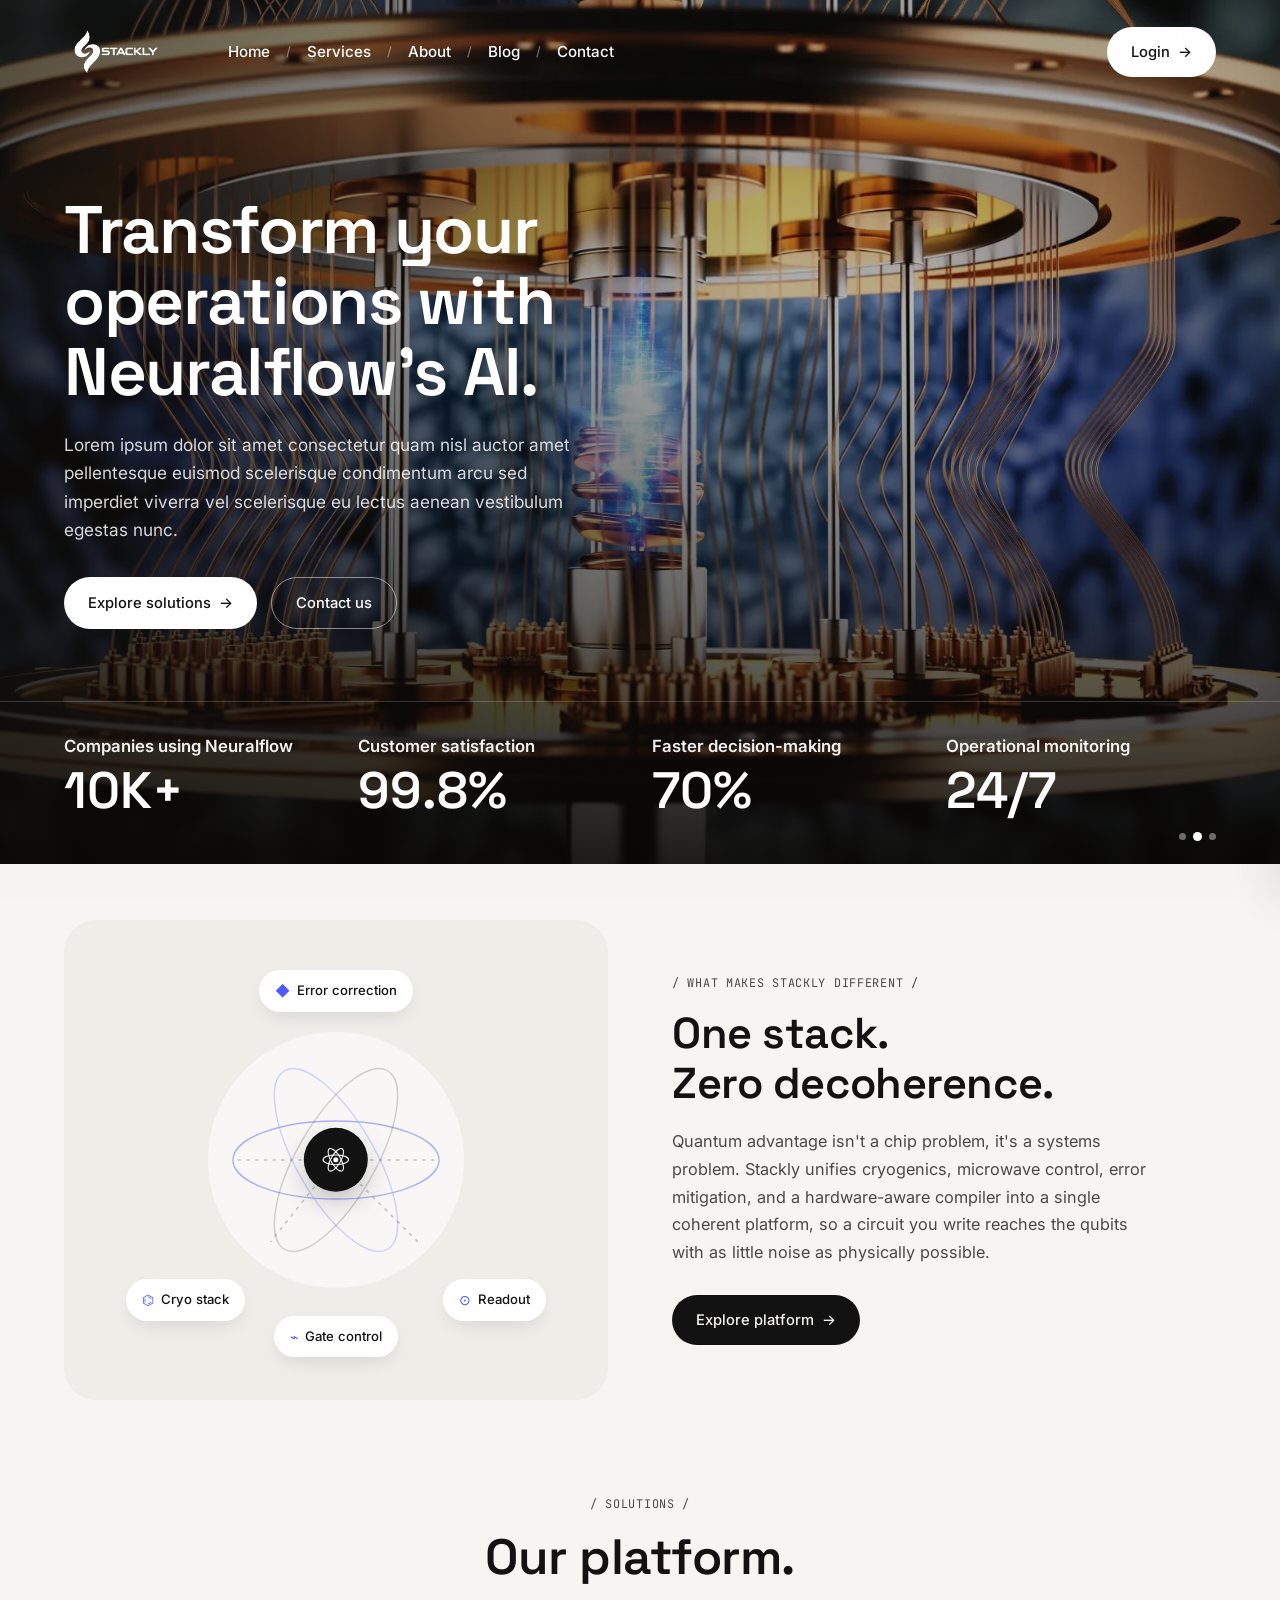
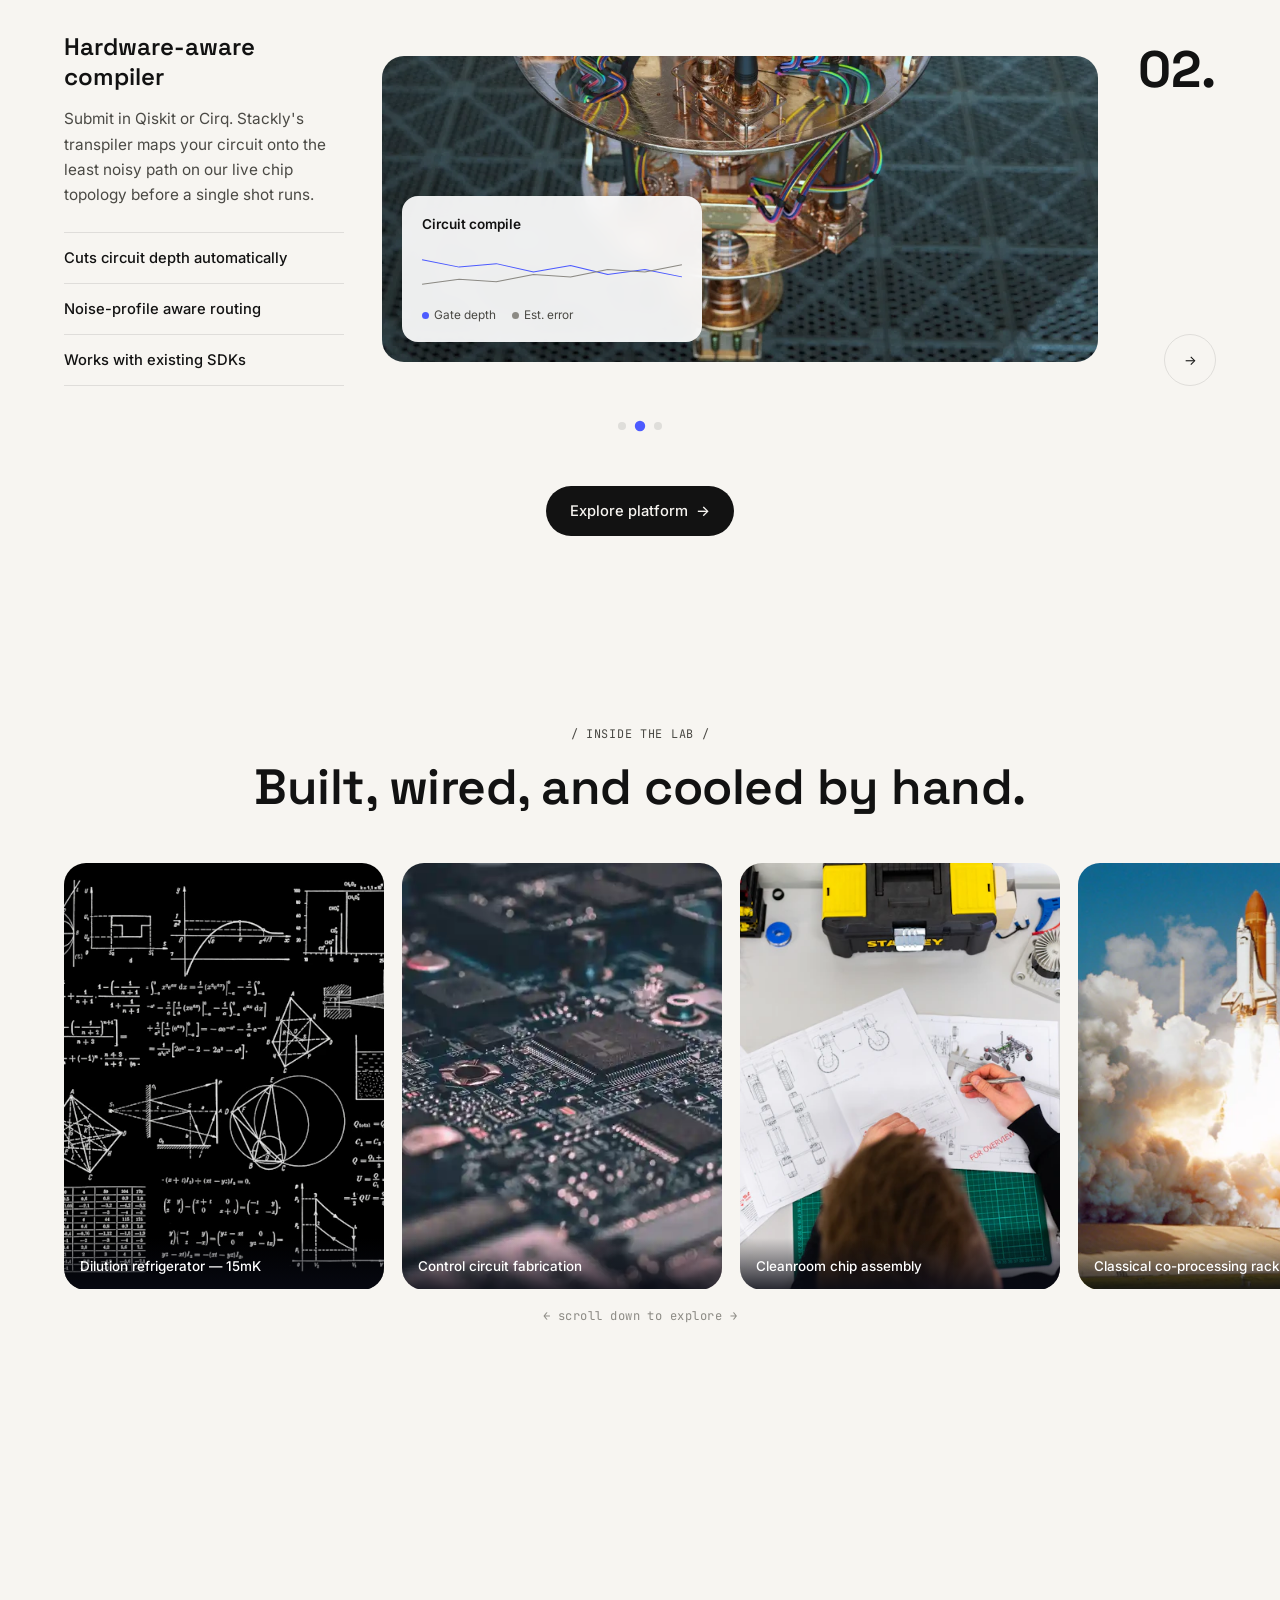
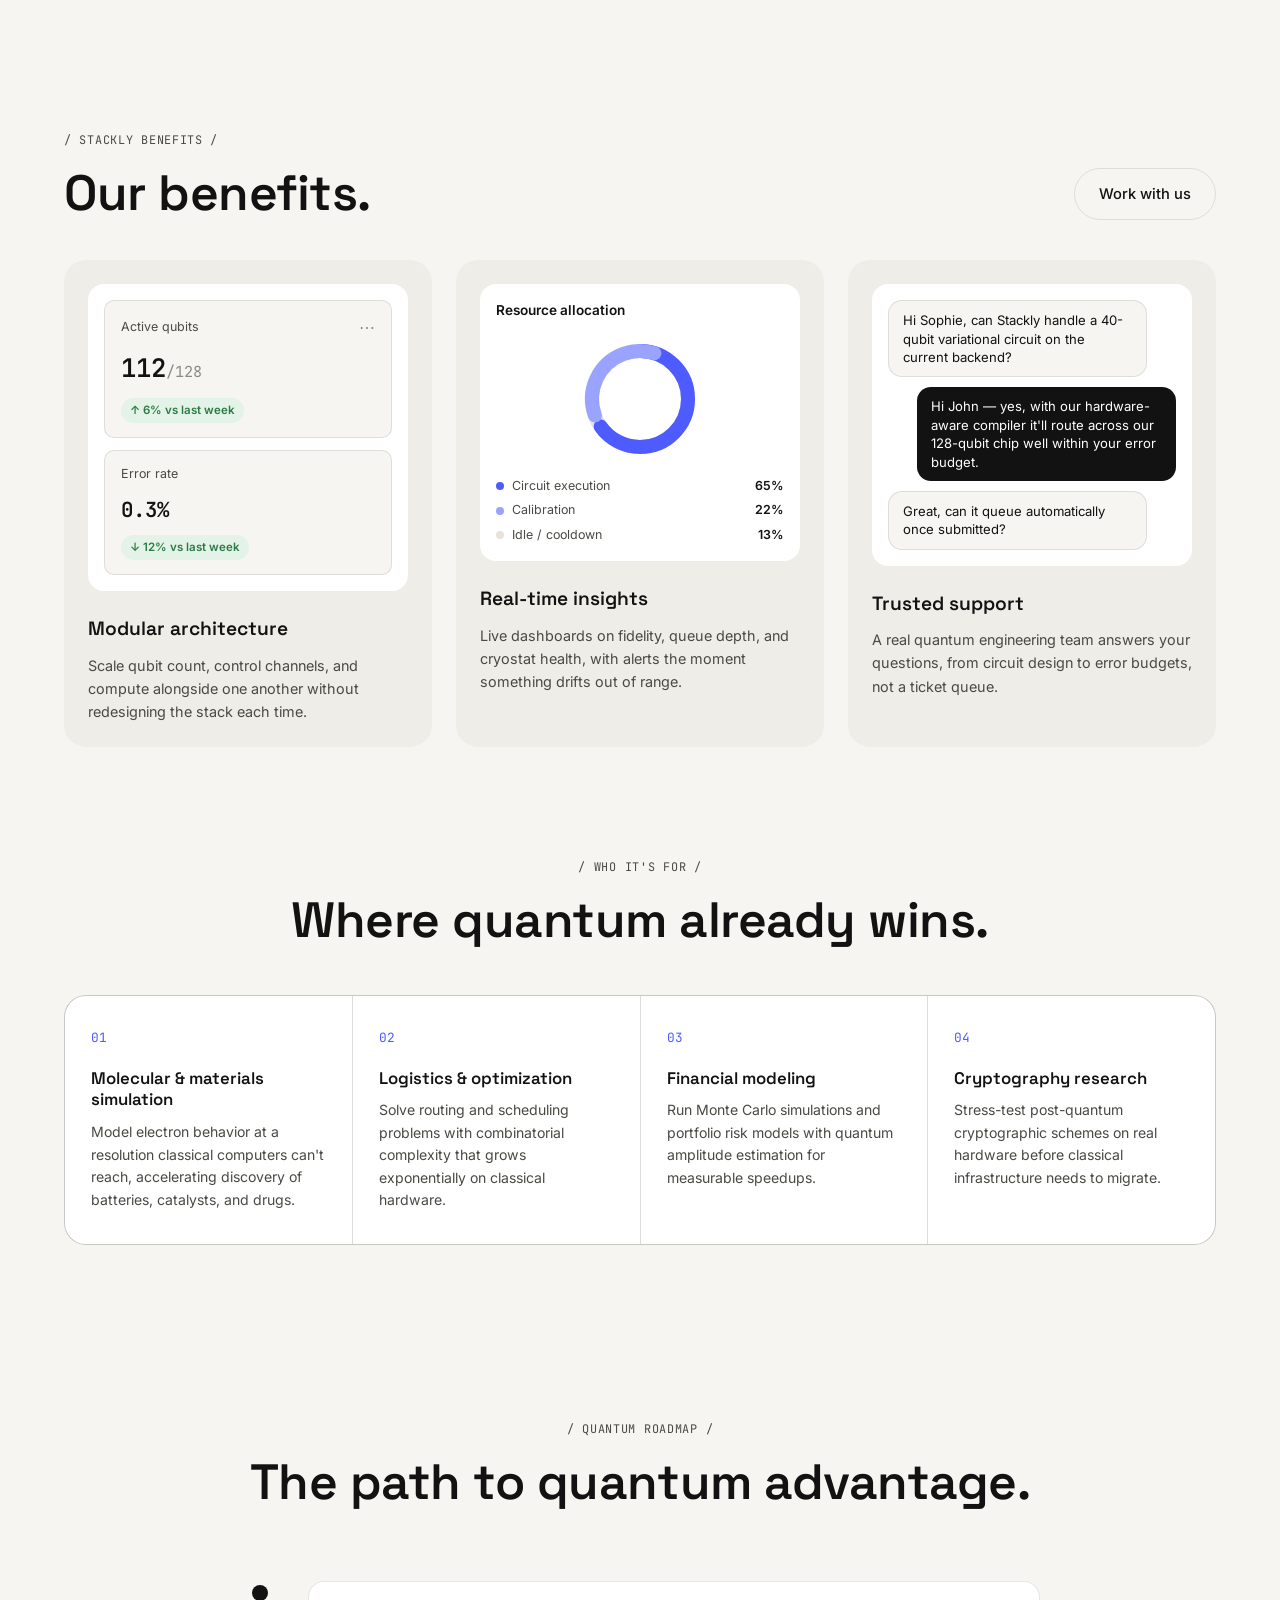
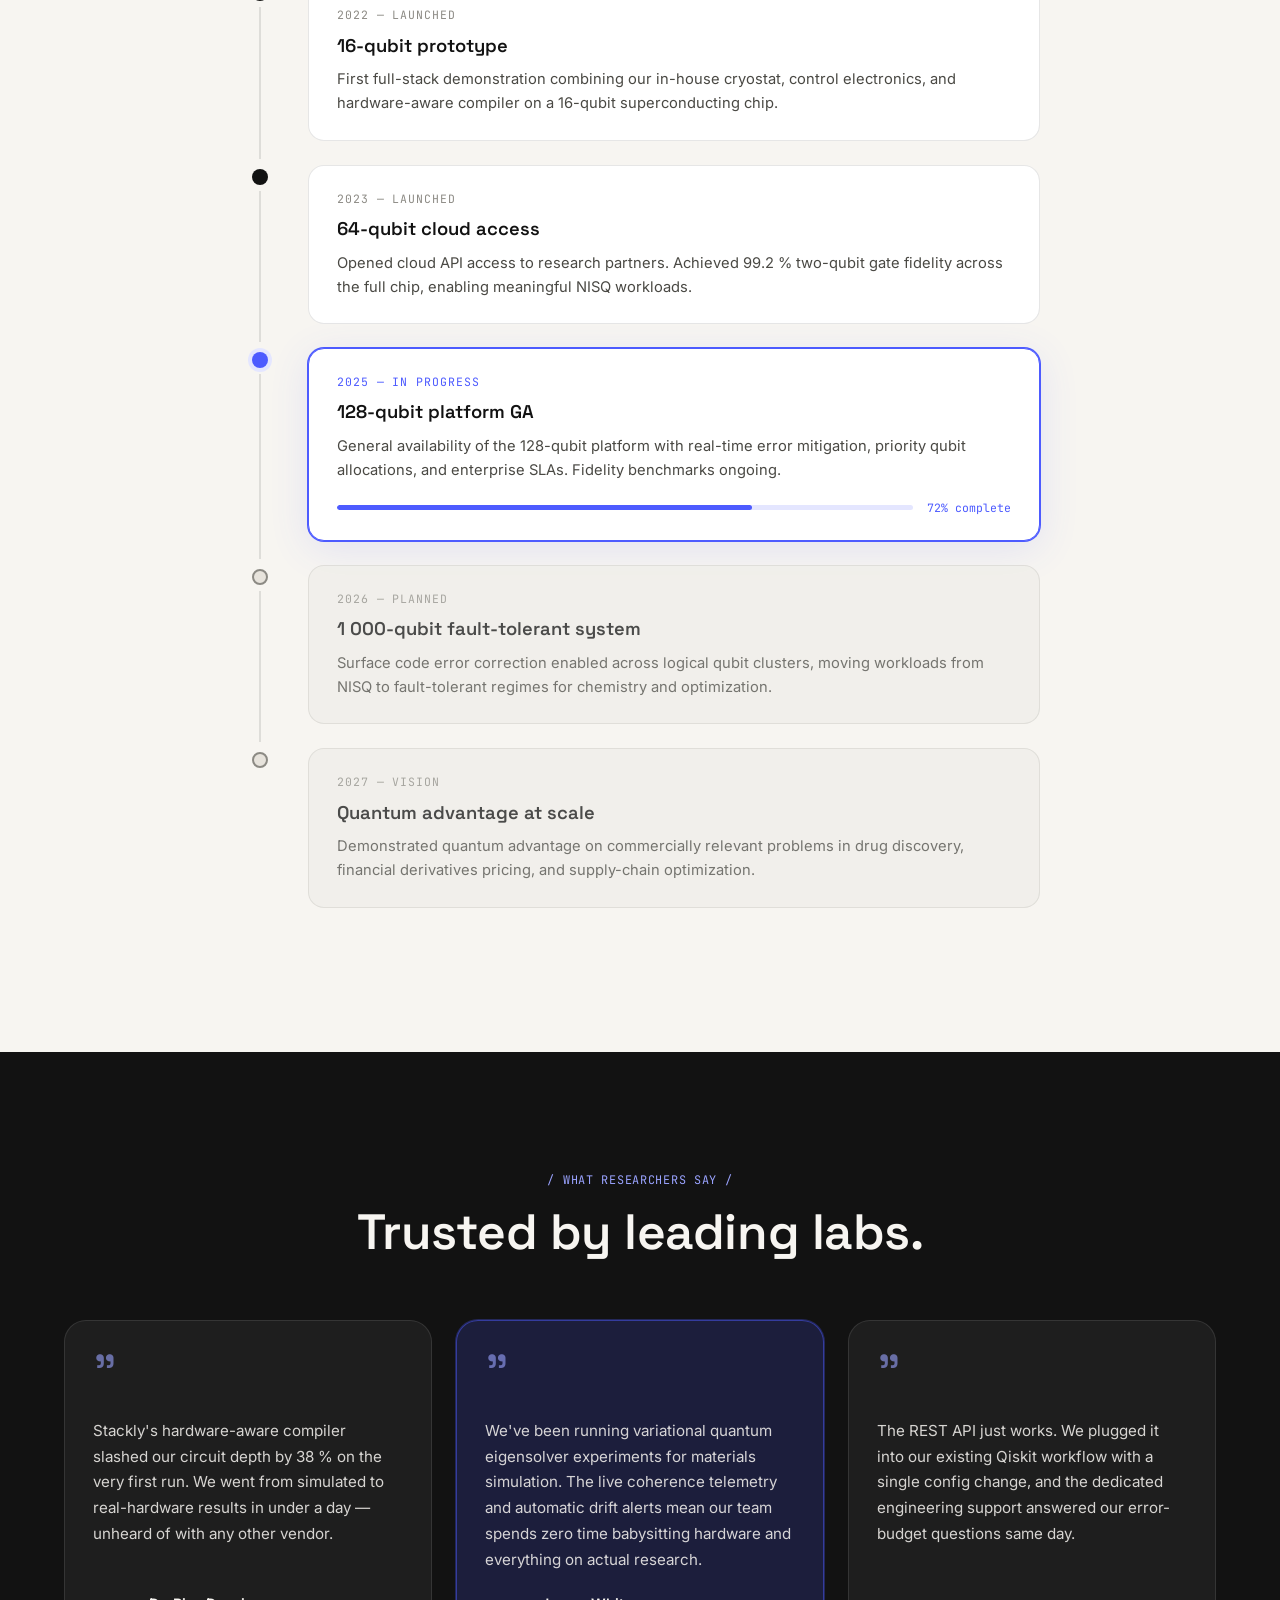
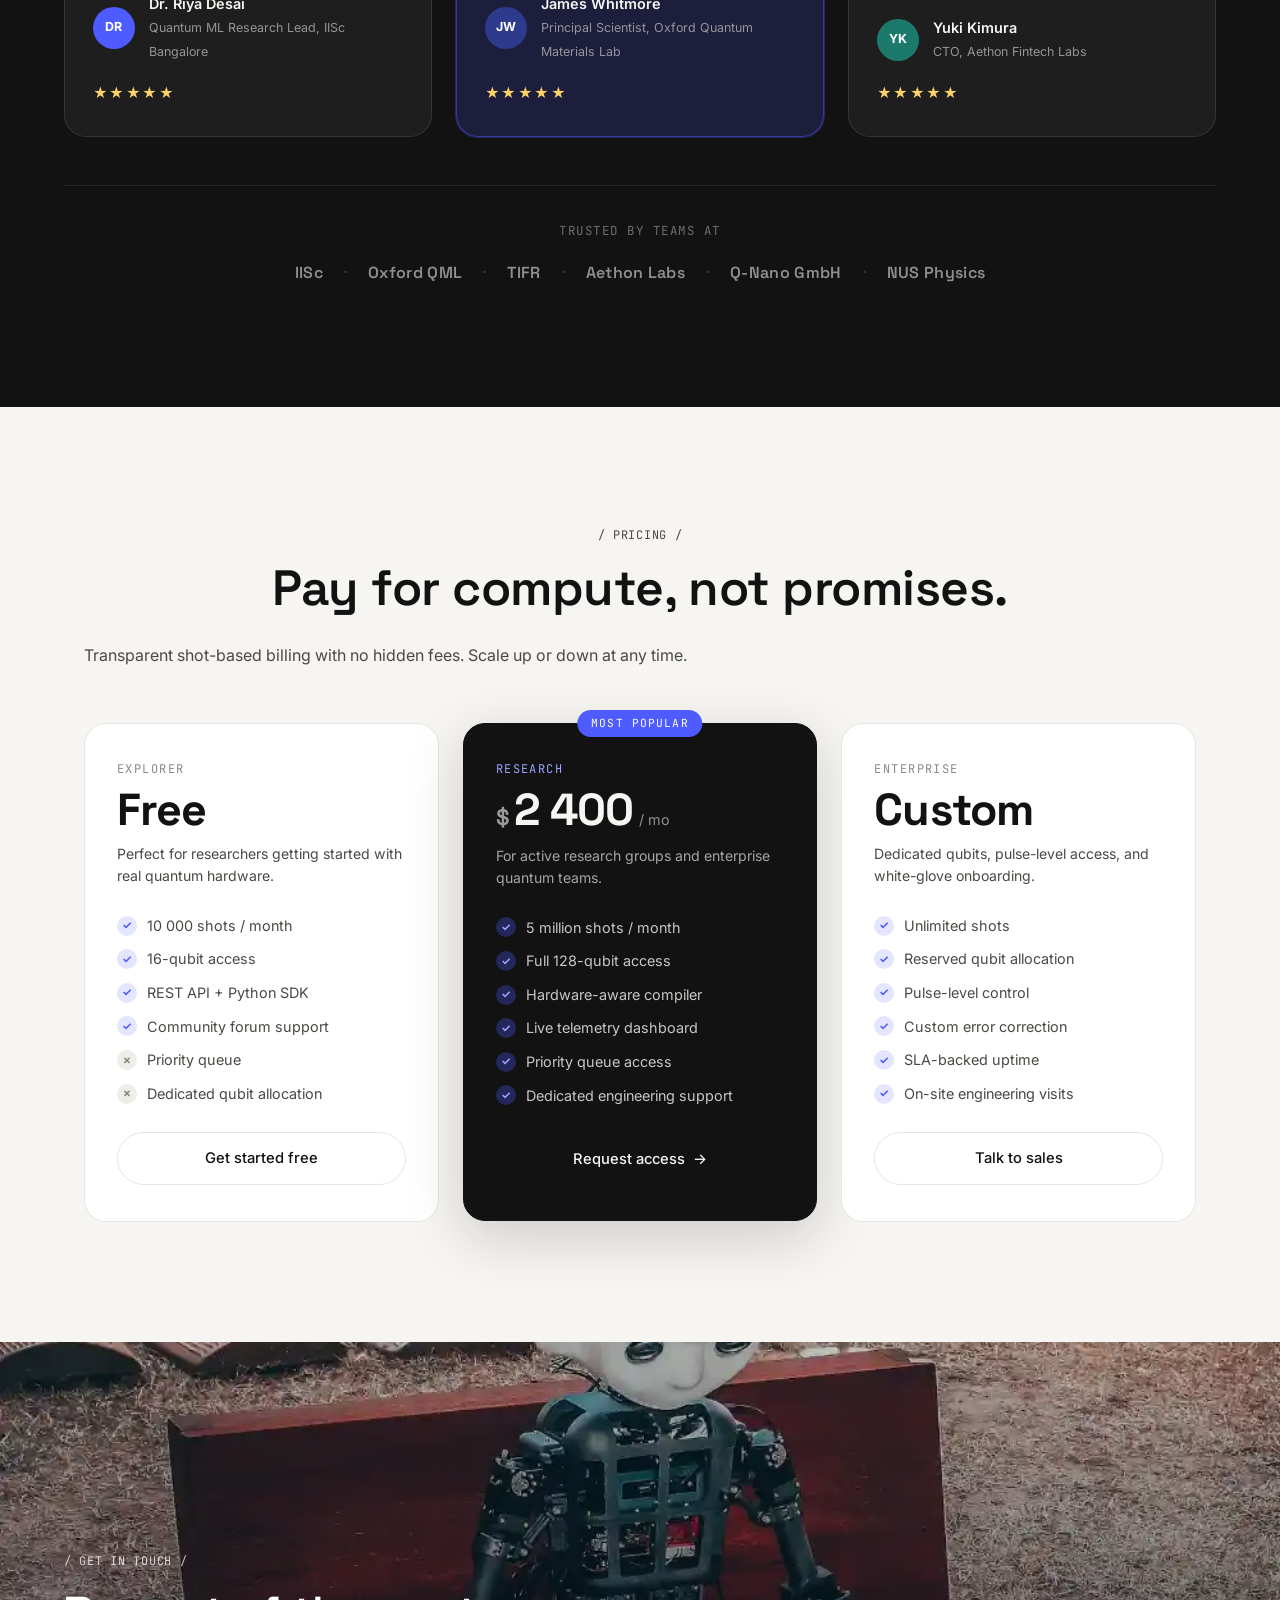
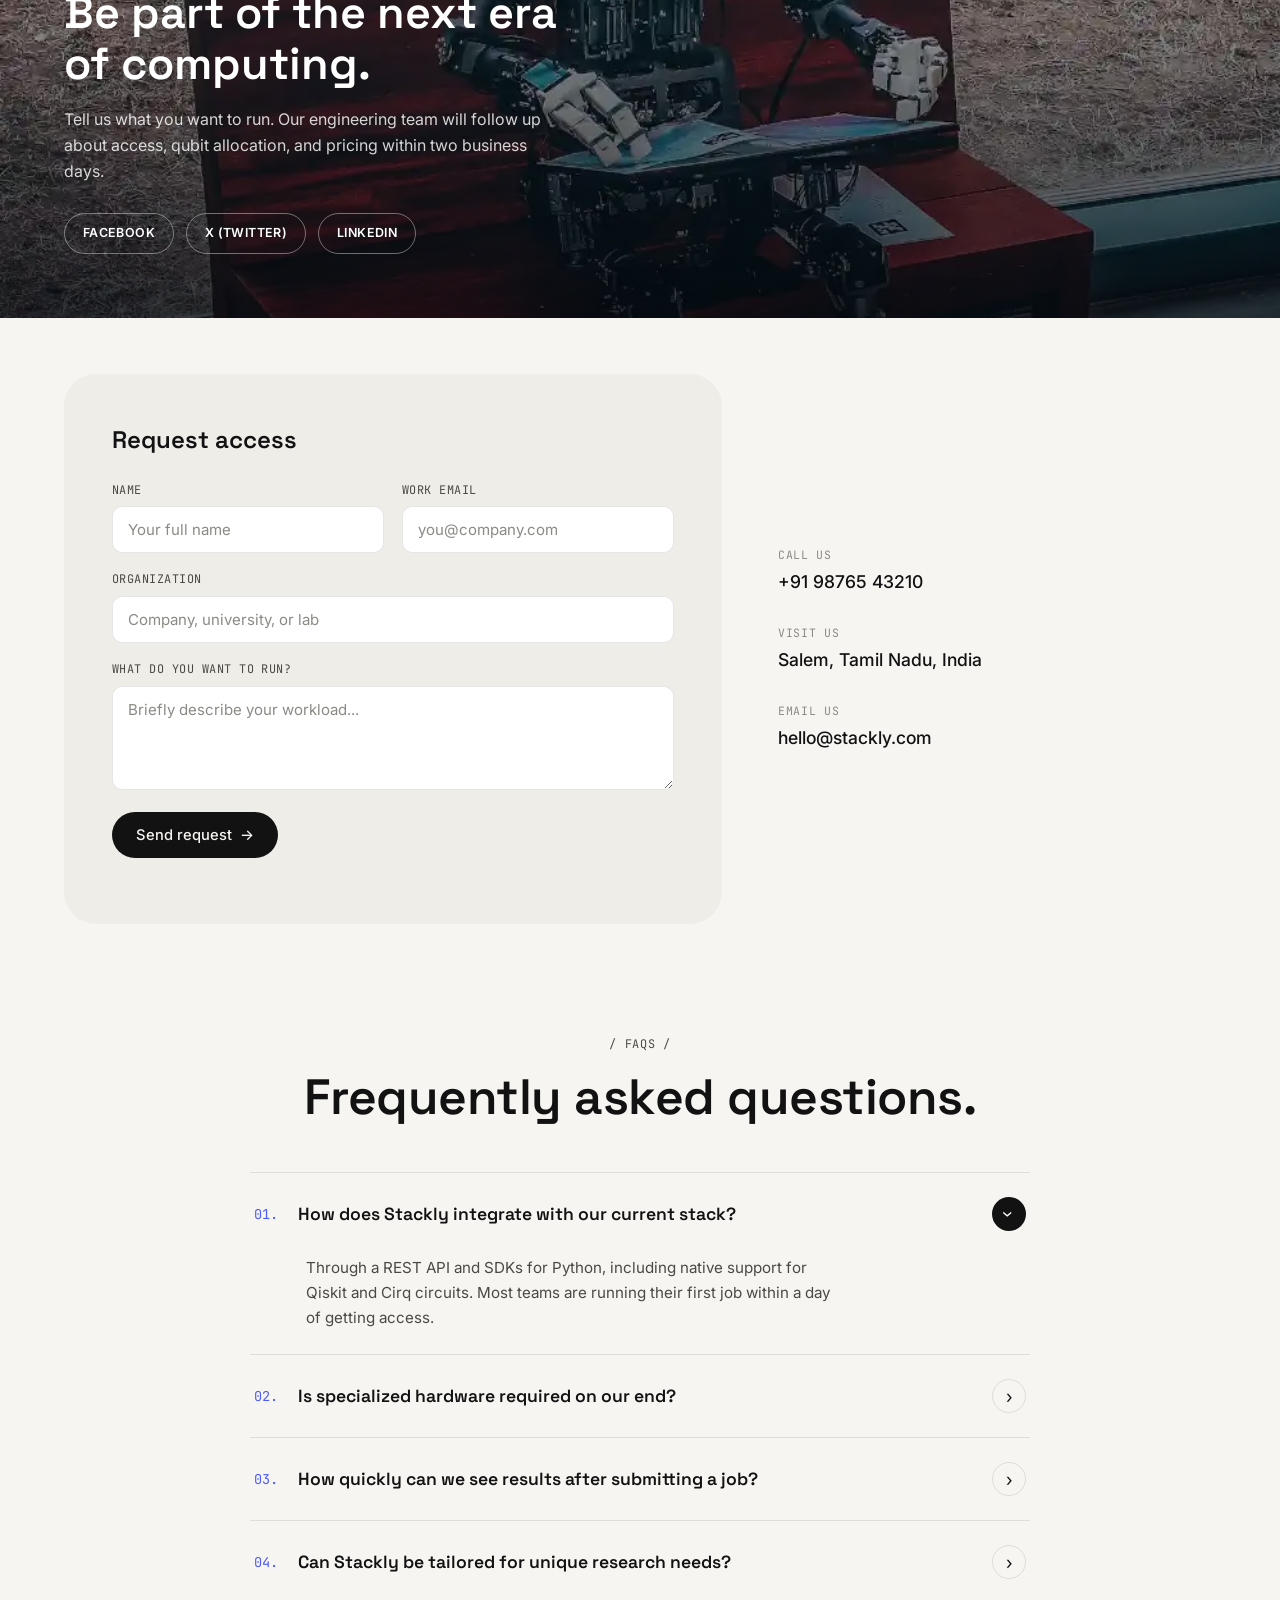
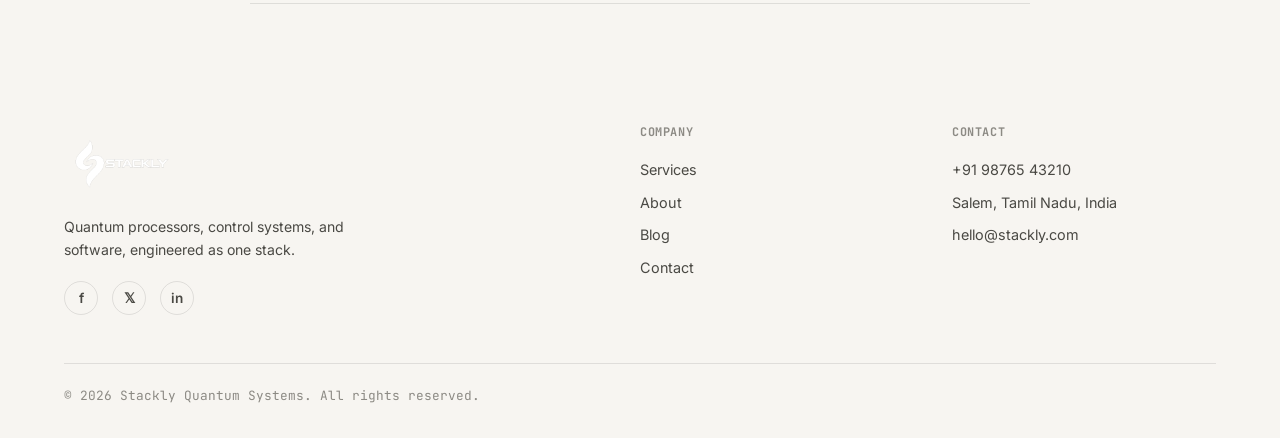
==== index.html @ 20b42974 "Add files via upload" ====
<!DOCTYPE html>
<html lang="en">
<head>
<meta charset="UTF-8">
<meta name="viewport" content="width=device-width, initial-scale=1.0">
<title>Stackly — Quantum Computing Platform</title>
<link rel="preconnect" href="https://fonts.googleapis.com">
<link rel="preconnect" href="https://fonts.gstatic.com" crossorigin>
<link href="https://fonts.googleapis.com/css2?family=Space+Grotesk:wght@400;500;600;700&family=Inter:wght@400;500;600;700&family=JetBrains+Mono:wght@400;500;600&display=swap" rel="stylesheet">
<link rel="stylesheet" href="style.css">
</head>
<body>

<!-- ============ PRELOADER ============ -->
<div class="preloader" id="preloader">

  <!-- Layer 1: Deep space particle canvas -->
  <canvas id="plCanvas"></canvas>

  <!-- Layer 2: Quantum circuit grid overlay -->
  <div class="pl-grid"></div>

  <!-- Layer 3: Bloch sphere canvas (main centrepiece) -->
  <div class="pl-sphere-wrap">
    <canvas id="plSphere" width="320" height="320"></canvas>
    <div class="pl-sphere-ring pl-ring-1"></div>
    <div class="pl-sphere-ring pl-ring-2"></div>
    <div class="pl-sphere-ring pl-ring-3"></div>
  </div>

  <!-- Layer 4: Scan-line overlay -->
  <div class="pl-scanline"></div>

  <!-- Layer 5: Top-left corner HUD -->
  <div class="pl-hud pl-hud-tl">
    <span class="pl-hud-label">SYS</span>
    <span class="pl-hud-val" id="plSysVal">BOOT</span>
  </div>
  <div class="pl-hud pl-hud-tr">
    <span class="pl-hud-label">TEMP</span>
    <span class="pl-hud-val" id="plTemp">15mK</span>
  </div>
  <div class="pl-hud pl-hud-bl">
    <span class="pl-hud-label">QUBITS</span>
    <span class="pl-hud-val" id="plQubits">000/128</span>
  </div>
  <div class="pl-hud pl-hud-br">
    <span class="pl-hud-label">FIDELITY</span>
    <span class="pl-hud-val" id="plFidelity">—</span>
  </div>

  <!-- Layer 6: Centre UI -->
  <div class="pl-center">
    <div class="pl-brand">
      <div class="pl-brand-line"></div>
      <span class="pl-brand-word" id="plBrandWord">STACKLY</span>
      <div class="pl-brand-line"></div>
    </div>
    <div class="pl-status-wrap">
      <span class="pl-cursor">▌</span>
      <span class="pl-status" id="plStatus">INITIALIZING QUANTUM SYSTEM</span>
    </div>
    <div class="pl-progress-outer">
      <div class="pl-progress-track">
        <div class="pl-progress-fill" id="plFill"></div>
        <div class="pl-progress-glow" id="plGlow"></div>
      </div>
      <span class="pl-pct" id="plPct">0%</span>
    </div>
    <div class="pl-braket" id="plBraket">|Ψ⟩ = α|0⟩ + β|1⟩</div>
  </div>

  <!-- Layer 7: Binary rain columns -->
  <canvas id="plRain"></canvas>

</div>

<div class="grain"></div>

<div class="mobile-menu-backdrop" id="mobileMenuBackdrop"></div>

<div class="mobile-menu" id="mobileMenu">
  <a href="index.html">Home</a>
  <a href="service.html">Services</a>
  <a href="about.html">About</a>
  <a href="blog.html">Blog</a>
  <a href="contact.html">Contact</a>
  <a href="login.html" class="btn btn-dark" style="margin-top:8px;">Login →</a>
</div>

<!-- ============ HERO ============ -->
<section class="hero" id="top">
  <div class="hero-frame">
    <!-- ============ NAV ============ -->
    <header class="nav" id="nav">
      <a href="index.html" class="logo">
        <img src="img/Logo.webp" alt="Stackly Logo" style="height: 72px; width: auto;">
      </a>

      <nav class="nav-links">
        <a href="index.html">Home</a><span class="nav-sep">/</span>
        <a href="service.html">Services</a><span class="nav-sep">/</span>
        <a href="about.html">About</a><span class="nav-sep">/</span>
        <a href="blog.html">Blog</a><span class="nav-sep">/</span>
        <a href="contact.html">Contact</a>
      </nav>

      <div class="nav-right">
        <a href="login.html" class="btn btn-light nav-cta">Login <span class="arrow">→</span></a>
      </div>

      <button class="hamburger" id="hamburger" aria-label="Toggle menu">
        <span></span><span></span>
      </button>
    </header>

    <div class="hero-slideshow" id="heroSlideshow">
      <div class="hero-slide active"><img src="img/hero1.webp" alt="Hero slide 1"></div>
      <div class="hero-slide"><img src="img/hero2.webp" alt="Hero slide 2"></div>
      <div class="hero-slide"><img src="img/hero3.webp" alt="Hero slide 3"></div>
    </div>
    <div class="hero-slide-dots" id="heroSlideDots">
      <button class="hero-slide-dot active" data-index="0" aria-label="Slide 1"></button>
      <button class="hero-slide-dot" data-index="1" aria-label="Slide 2"></button>
      <button class="hero-slide-dot" data-index="2" aria-label="Slide 3"></button>
    </div>
    <div class="hero-scrim"></div>

    <div class="hero-content">
      <h1 class="hero-title">
        <span class="line" data-split>Transform your</span>
        <span class="line" data-split>operations with</span>
        <span class="line" data-split>Neuralflow's AI.</span>
      </h1>
      <p class="hero-sub reveal-up" style="--d:0.15s">
        Lorem ipsum dolor sit amet consectetur quam nisl auctor amet
        pellentesque euismod scelerisque condimentum arcu sed imperdiet
        viverra vel scelerisque eu lectus aenean vestibulum egestas nunc.
      </p>
      <div class="hero-actions reveal-up" style="--d:0.25s">
        <a href="#platform" class="btn btn-light">Explore solutions <span class="arrow">→</span></a>
        <a href="#contact" class="btn btn-outline-light">Contact us</a>
      </div>
    </div>

    <div class="hero-stats reveal-up" style="--d:0.35s">
      <div class="stat">
        <span class="stat-label">Companies using Neuralflow</span>
        <span class="stat-num" data-count="10" data-suffix="K+">0</span>
      </div>
      <div class="stat">
        <span class="stat-label">Customer satisfaction</span>
        <span class="stat-num" data-count="99.8" data-suffix="%">0</span>
      </div>
      <div class="stat">
        <span class="stat-label">Faster decision-making</span>
        <span class="stat-num" data-count="70" data-suffix="%">0</span>
      </div>
      <div class="stat">
        <span class="stat-label">Operational monitoring</span>
        <span class="stat-num" data-count="24" data-suffix="/7">0</span>
      </div>
    </div>
  </div>
</section>

<!-- ============ DIFFERENTIATOR ============ -->
<section class="differentiator" id="platform">
  <div class="diff-inner">

    <div class="diff-visual reveal-up">
      <div class="hub">
        <div class="hub-pill hub-pill-top">
          <span class="hub-pill-icon">◆</span> Error correction
        </div>

        <div class="hub-core-wrap">
          <svg class="hub-rings" viewBox="0 0 240 240" aria-hidden="true">
            <circle cx="120" cy="120" r="118" class="hub-halo"/>
            <ellipse cx="120" cy="120" rx="95" ry="36" class="hub-ring ring-1"/>
            <ellipse cx="120" cy="120" rx="95" ry="36" class="hub-ring ring-2" transform="rotate(60 120 120)"/>
            <ellipse cx="120" cy="120" rx="95" ry="36" class="hub-ring ring-3" transform="rotate(120 120 120)"/>
          </svg>
          <div class="hub-core">
            <svg viewBox="0 0 40 40" width="30" height="30">
              <circle cx="20" cy="20" r="3.4" fill="currentColor"/>
              <ellipse cx="20" cy="20" rx="17" ry="6.5" stroke="currentColor" stroke-width="1.4" fill="none"/>
              <ellipse cx="20" cy="20" rx="17" ry="6.5" stroke="currentColor" stroke-width="1.4" fill="none" transform="rotate(60 20 20)"/>
              <ellipse cx="20" cy="20" rx="17" ry="6.5" stroke="currentColor" stroke-width="1.4" fill="none" transform="rotate(120 20 20)"/>
            </svg>
          </div>
          <svg class="hub-dots" viewBox="0 0 240 240" aria-hidden="true">
            <path class="dot-path dp1" d="M120,120 L60,195"/>
            <path class="dot-path dp2" d="M120,120 L195,195"/>
            <path class="dot-path dp3" d="M120,120 L30,120"/>
            <path class="dot-path dp4" d="M120,120 L210,120"/>
          </svg>
        </div>

        <div class="hub-pill hub-pill-bl">
          <span class="hub-pill-icon">⌬</span> Cryo stack
        </div>
        <div class="hub-pill hub-pill-bm">
          <span class="hub-pill-icon">⌁</span> Gate control
        </div>
        <div class="hub-pill hub-pill-br">
          <span class="hub-pill-icon">⊙</span> Readout
        </div>
      </div>
    </div>

    <div class="diff-copy">
      <p class="eyebrow reveal-up">/ What makes Stackly different /</p>
      <h2 class="diff-title reveal-up">One stack.<br>Zero decoherence.</h2>
      <p class="diff-body reveal-up" style="--d:0.1s">
        Quantum advantage isn't a chip problem, it's a systems problem. Stackly
        unifies cryogenics, microwave control, error mitigation, and a
        hardware-aware compiler into a single coherent platform, so a circuit
        you write reaches the qubits with as little noise as physically possible.
      </p>
      <a href="#solutions" class="btn btn-dark reveal-up" style="--d:0.2s">Explore platform <span class="arrow">→</span></a>
    </div>

  </div>
</section>

<!-- ============ SOLUTIONS — numbered slider ============ -->
<section class="solutions" id="solutions">
  <p class="eyebrow center reveal-up">/ Solutions /</p>
  <h2 class="section-title center reveal-up">Our platform.</h2>

  <div class="slider" id="slider">

    <div class="slide-pane">
      <div class="slide active" data-slide="0">
        <div class="slide-left">
          <h3>Integrated control platform</h3>
          <p>One console for calibration, job scheduling, and live qubit health, so your team spends time on circuits, not on babysitting hardware.</p>
          <ul class="slide-list">
            <li>Reduces operator overhead</li>
            <li>Flags drift before it hits fidelity</li>
            <li>Live coherence monitoring</li>
          </ul>
        </div>
        <div class="slide-media">
          <img src="img/engineer.webp" alt="Engineer monitoring quantum processor telemetry on multiple screens">
          <div class="float-card">
            <div class="float-card-head">Coherence telemetry</div>
            <svg class="float-chart" viewBox="0 0 280 110" preserveAspectRatio="none">
              <polyline class="chart-line chart-1" points="0,90 40,80 80,70 120,75 160,55 200,40 240,30 280,18"/>
              <polyline class="chart-line chart-2" points="0,100 40,96 80,92 120,90 160,84 200,78 240,70 280,60"/>
            </svg>
            <div class="float-card-legend">
              <span><i class="dot-1"></i>T1 relaxation</span>
              <span><i class="dot-2"></i>T2 dephasing</span>
            </div>
          </div>
        </div>
      </div>

      <div class="slide" data-slide="1">
        <div class="slide-left">
          <h3>Hardware-aware compiler</h3>
          <p>Submit in Qiskit or Cirq. Stackly's transpiler maps your circuit onto the least noisy path on our live chip topology before a single shot runs.</p>
          <ul class="slide-list">
            <li>Cuts circuit depth automatically</li>
            <li>Noise-profile aware routing</li>
            <li>Works with existing SDKs</li>
          </ul>
        </div>
        <div class="slide-media">
          <img src="img/circuit.webp" alt="Quantum circuit diagram visualized on a development screen">
          <div class="float-card">
            <div class="float-card-head">Circuit compile</div>
            <svg class="float-chart" viewBox="0 0 280 110" preserveAspectRatio="none">
              <polyline class="chart-line chart-1" points="0,30 40,45 80,38 120,55 160,42 200,60 240,50 280,65"/>
              <polyline class="chart-line chart-2" points="0,80 40,70 80,75 120,60 160,65 200,50 240,55 280,40"/>
            </svg>
            <div class="float-card-legend">
              <span><i class="dot-1"></i>Gate depth</span>
              <span><i class="dot-2"></i>Est. error</span>
            </div>
          </div>
        </div>
      </div>

      <div class="slide" data-slide="2">
        <div class="slide-left">
          <h3>Managed cryogenic hardware</h3>
          <p>We design, fabricate, and operate the dilution refrigerators and control electronics ourselves, so the whole stack is tuned as one system.</p>
          <ul class="slide-list">
            <li>15mK base temperature</li>
            <li>In-house chip fabrication</li>
            <li>Modular cryostat design</li>
          </ul>
        </div>
        <div class="slide-media">
          <img src="img/board.webp" alt="Close-up of quantum processor control circuit board">
          <div class="float-card">
            <div class="float-card-head">Cryostat status</div>
            <svg class="float-chart" viewBox="0 0 280 110" preserveAspectRatio="none">
              <polyline class="chart-line chart-1" points="0,95 40,60 80,35 120,20 160,15 200,12 240,10 280,9"/>
              <polyline class="chart-line chart-2" points="0,100 40,98 80,95 120,90 160,80 200,60 240,40 280,25"/>
            </svg>
            <div class="float-card-legend">
              <span><i class="dot-1"></i>Mixing chamber</span>
              <span><i class="dot-2"></i>Still stage</span>
            </div>
          </div>
        </div>
      </div>
    </div>

    <div class="slide-side">
      <span class="slide-number" id="slideNumber">01.</span>
      <button class="slide-next" id="slideNext" aria-label="Next solution">
        <span class="arrow">→</span>
      </button>
    </div>
  </div>

  <div class="slide-dots" id="slideDots">
    <button class="slide-dot active" data-go="0" aria-label="Solution 1"></button>
    <button class="slide-dot" data-go="1" aria-label="Solution 2"></button>
    <button class="slide-dot" data-go="2" aria-label="Solution 3"></button>
  </div>

  <a href="#contact" class="btn btn-dark center-btn reveal-up">Explore platform <span class="arrow">→</span></a>
</section>

<!-- ============ GALLERY — horizontal scroll ============ -->
<section class="gallery">
  <div class="gallery-sticky">
    <p class="eyebrow center reveal-up">/ Inside the lab /</p>
  <h2 class="section-title center reveal-up">Built, wired, and cooled by hand.</h2>

  <div class="gallery-rail-wrap">
    <div class="gallery-rail" id="galleryRail">
      <figure class="gallery-card">
        <img src="img/fridge.webp" alt="Gold-plated dilution refrigerator cooling a quantum chip" loading="lazy">
        <figcaption>Dilution refrigerator — 15mK</figcaption>
      </figure>
      <figure class="gallery-card">
        <img src="img/board.webp" alt="Macro detail of control circuit board" loading="lazy">
        <figcaption>Control circuit fabrication</figcaption>
      </figure>
      <figure class="gallery-card">
        <img src="img/cleanroom.webp" alt="Engineer assembling precision lab hardware" loading="lazy">
        <figcaption>Cleanroom chip assembly</figcaption>
      </figure>
      <figure class="gallery-card">
        <img src="img/servers.webp" alt="Server racks for classical co-processing" loading="lazy">
        <figcaption>Classical co-processing racks</figcaption>
      </figure>
      <figure class="gallery-card">
        <img src="img/engineer.webp" alt="Engineer analyzing telemetry on monitors" loading="lazy">
        <figcaption>Calibration &amp; monitoring</figcaption>
      </figure>
      <figure class="gallery-card">
        <img src="img/drivelines.webp" alt="Detail of microwave drive line wiring" loading="lazy">
        <figcaption>Microwave drive lines</figcaption>
      </figure>
    </div>
  </div>
    <p class="gallery-hint">← scroll down to explore →</p>
  </div>
</section>

<!-- ============ BENEFITS — 3 card grid ============ -->
<section class="benefits" id="benefits">
  <div class="benefits-head">
    <div>
      <p class="eyebrow reveal-up">/ Stackly benefits /</p>
      <h2 class="section-title reveal-up">Our benefits.</h2>
    </div>
    <a href="#contact" class="btn btn-outline-dark reveal-up">Work with us</a>
  </div>

  <div class="benefit-grid">

    <article class="benefit-card reveal-up" style="--d:0.1s">
      <div class="benefit-mock">
        <div class="mock-card mock-card-1">
          <div class="mock-row">
            <span class="mock-label">Active qubits</span>
            <span class="mock-dots">⋯</span>
          </div>
          <div class="mock-big"><span data-count="112">0</span><span class="mock-unit">/128</span></div>
          <div class="mock-pill mock-pill-up">↑ 6% vs last week</div>
        </div>
        <div class="mock-card mock-card-2">
          <div class="mock-row">
            <span class="mock-label">Error rate</span>
          </div>
          <div class="mock-big small"><span data-count="0.3" data-suffix="%">0</span></div>
          <div class="mock-pill mock-pill-down">↓ 12% vs last week</div>
        </div>
      </div>
      <h3>Modular architecture</h3>
      <p>Scale qubit count, control channels, and compute alongside one another without redesigning the stack each time.</p>
    </article>

    <article class="benefit-card reveal-up" style="--d:0.2s">
      <div class="benefit-mock benefit-mock-chart">
        <div class="mock-chart-head">Resource allocation</div>
        <div class="mock-donut">
          <svg viewBox="0 0 120 120">
            <circle cx="60" cy="60" r="48" fill="none" stroke="#E7E3DC" stroke-width="14"/>
            <circle cx="60" cy="60" r="48" fill="none" stroke="#4D5BFF" stroke-width="14"
              stroke-dasharray="301.6" stroke-dashoffset="105" stroke-linecap="round" transform="rotate(-90 60 60)"/>
            <circle cx="60" cy="60" r="48" fill="none" stroke="#9AA3FF" stroke-width="14"
              stroke-dasharray="301.6" stroke-dashoffset="195" stroke-linecap="round" transform="rotate(160 60 60)"/>
          </svg>
        </div>
        <div class="mock-legend">
          <div><span class="lg lg-1"></span>Circuit execution<b>65%</b></div>
          <div><span class="lg lg-2"></span>Calibration<b>22%</b></div>
          <div><span class="lg lg-3"></span>Idle / cooldown<b>13%</b></div>
        </div>
      </div>
      <h3>Real-time insights</h3>
      <p>Live dashboards on fidelity, queue depth, and cryostat health, with alerts the moment something drifts out of range.</p>
    </article>

    <article class="benefit-card reveal-up" style="--d:0.3s">
      <div class="benefit-mock benefit-mock-chat">
        <div class="chat-bubble chat-them">Hi Sophie, can Stackly handle a 40-qubit variational circuit on the current backend?</div>
        <div class="chat-bubble chat-us">Hi John — yes, with our hardware-aware compiler it'll route across our 128-qubit chip well within your error budget.</div>
        <div class="chat-bubble chat-them small">Great, can it queue automatically once submitted?</div>
      </div>
      <h3>Trusted support</h3>
      <p>A real quantum engineering team answers your questions, from circuit design to error budgets, not a ticket queue.</p>
    </article>

  </div>
</section>

<!-- ============ INDUSTRIES ============ -->
<section class="industries">
  <p class="eyebrow center reveal-up">/ Who it's for /</p>
  <h2 class="section-title center reveal-up">Where quantum already wins.</h2>

  <div class="industry-grid">
    <div class="industry-card reveal-up">
      <span class="industry-num">01</span>
      <h3>Molecular &amp; materials simulation</h3>
      <p>Model electron behavior at a resolution classical computers can't reach, accelerating discovery of batteries, catalysts, and drugs.</p>
    </div>
    <div class="industry-card reveal-up">
      <span class="industry-num">02</span>
      <h3>Logistics &amp; optimization</h3>
      <p>Solve routing and scheduling problems with combinatorial complexity that grows exponentially on classical hardware.</p>
    </div>
    <div class="industry-card reveal-up">
      <span class="industry-num">03</span>
      <h3>Financial modeling</h3>
      <p>Run Monte Carlo simulations and portfolio risk models with quantum amplitude estimation for measurable speedups.</p>
    </div>
    <div class="industry-card reveal-up">
      <span class="industry-num">04</span>
      <h3>Cryptography research</h3>
      <p>Stress-test post-quantum cryptographic schemes on real hardware before classical infrastructure needs to migrate.</p>
    </div>
  </div>
</section>

<!-- ============ ROADMAP — timeline ============ -->
<section class="roadmap" id="roadmap">
  <p class="eyebrow center reveal-up">/ Quantum roadmap /</p>
  <h2 class="section-title center reveal-up">The path to quantum advantage.</h2>

  <div class="timeline">

    <div class="timeline-item reveal-up" style="--d:0.05s">
      <div class="tl-marker">
        <span class="tl-dot tl-done"></span>
        <div class="tl-line"></div>
      </div>
      <div class="tl-card tl-card-done">
        <span class="tl-tag">2022 — Launched</span>
        <h3>16-qubit prototype</h3>
        <p>First full-stack demonstration combining our in-house cryostat, control electronics, and hardware-aware compiler on a 16-qubit superconducting chip.</p>
      </div>
    </div>

    <div class="timeline-item reveal-up" style="--d:0.1s">
      <div class="tl-marker">
        <span class="tl-dot tl-done"></span>
        <div class="tl-line"></div>
      </div>
      <div class="tl-card tl-card-done">
        <span class="tl-tag">2023 — Launched</span>
        <h3>64-qubit cloud access</h3>
        <p>Opened cloud API access to research partners. Achieved 99.2 % two-qubit gate fidelity across the full chip, enabling meaningful NISQ workloads.</p>
      </div>
    </div>

    <div class="timeline-item reveal-up tl-active" style="--d:0.15s">
      <div class="tl-marker">
        <span class="tl-dot tl-current"></span>
        <div class="tl-line"></div>
      </div>
      <div class="tl-card tl-card-current">
        <span class="tl-tag">2025 — In progress</span>
        <h3>128-qubit platform GA</h3>
        <p>General availability of the 128-qubit platform with real-time error mitigation, priority qubit allocations, and enterprise SLAs. Fidelity benchmarks ongoing.</p>
        <div class="tl-progress-wrap">
          <div class="tl-progress-bar"><div class="tl-progress-fill" style="width:72%"></div></div>
          <span class="tl-progress-label">72% complete</span>
        </div>
      </div>
    </div>

    <div class="timeline-item reveal-up" style="--d:0.2s">
      <div class="tl-marker">
        <span class="tl-dot tl-future"></span>
        <div class="tl-line"></div>
      </div>
      <div class="tl-card tl-card-future">
        <span class="tl-tag">2026 — Planned</span>
        <h3>1 000-qubit fault-tolerant system</h3>
        <p>Surface code error correction enabled across logical qubit clusters, moving workloads from NISQ to fault-tolerant regimes for chemistry and optimization.</p>
      </div>
    </div>

    <div class="timeline-item reveal-up" style="--d:0.25s">
      <div class="tl-marker">
        <span class="tl-dot tl-future"></span>
      </div>
      <div class="tl-card tl-card-future">
        <span class="tl-tag">2027 — Vision</span>
        <h3>Quantum advantage at scale</h3>
        <p>Demonstrated quantum advantage on commercially relevant problems in drug discovery, financial derivatives pricing, and supply-chain optimization.</p>
      </div>
    </div>

  </div>
</section>

<!-- ============ TESTIMONIALS ============ -->
<section class="testimonials" id="testimonials">
  <p class="eyebrow center reveal-up">/ What researchers say /</p>
  <h2 class="section-title center reveal-up">Trusted by leading labs.</h2>

  <div class="testi-grid">

    <div class="testi-card reveal-up" style="--d:0.05s">
      <div class="testi-quote-mark">"</div>
      <p class="testi-body">Stackly's hardware-aware compiler slashed our circuit depth by 38 % on the very first run. We went from simulated to real-hardware results in under a day — unheard of with any other vendor.</p>
      <div class="testi-author">
        <div class="testi-avatar" style="background:var(--ion)">DR</div>
        <div>
          <strong>Dr. Riya Desai</strong>
          <span>Quantum ML Research Lead, IISc Bangalore</span>
        </div>
      </div>
      <div class="testi-stars">★★★★★</div>
    </div>

    <div class="testi-card testi-card-featured reveal-up" style="--d:0.1s">
      <div class="testi-quote-mark">"</div>
      <p class="testi-body">We've been running variational quantum eigensolver experiments for materials simulation. The live coherence telemetry and automatic drift alerts mean our team spends zero time babysitting hardware and everything on actual research.</p>
      <div class="testi-author">
        <div class="testi-avatar" style="background:#2E3A8C">JW</div>
        <div>
          <strong>James Whitmore</strong>
          <span>Principal Scientist, Oxford Quantum Materials Lab</span>
        </div>
      </div>
      <div class="testi-stars">★★★★★</div>
    </div>

    <div class="testi-card reveal-up" style="--d:0.15s">
      <div class="testi-quote-mark">"</div>
      <p class="testi-body">The REST API just works. We plugged it into our existing Qiskit workflow with a single config change, and the dedicated engineering support answered our error-budget questions same day.</p>
      <div class="testi-author">
        <div class="testi-avatar" style="background:#1B7A6B">YK</div>
        <div>
          <strong>Yuki Kimura</strong>
          <span>CTO, Aethon Fintech Labs</span>
        </div>
      </div>
      <div class="testi-stars">★★★★★</div>
    </div>

  </div>

  <!-- Logos strip -->
  <div class="partner-strip reveal-up" style="--d:0.2s">
    <span class="partner-label">Trusted by teams at</span>
    <div class="partner-logos">
      <span class="partner-logo">IISc</span>
      <span class="partner-divider">·</span>
      <span class="partner-logo">Oxford QML</span>
      <span class="partner-divider">·</span>
      <span class="partner-logo">TIFR</span>
      <span class="partner-divider">·</span>
      <span class="partner-logo">Aethon Labs</span>
      <span class="partner-divider">·</span>
      <span class="partner-logo">Q-Nano GmbH</span>
      <span class="partner-divider">·</span>
      <span class="partner-logo">NUS Physics</span>
    </div>
  </div>
</section>

<!-- ============ PRICING ============ -->
<section class="pricing" id="pricing">
  <p class="eyebrow center reveal-up">/ Pricing /</p>
  <h2 class="section-title center reveal-up">Pay for compute, not promises.</h2>
  <p class="pricing-sub center reveal-up" style="--d:0.05s">Transparent shot-based billing with no hidden fees. Scale up or down at any time.</p>

  <div class="pricing-grid">

    <div class="pricing-card reveal-up" style="--d:0.05s">
      <div class="pricing-header">
        <span class="pricing-tier">Explorer</span>
        <div class="pricing-price">
          <span class="pricing-amount">Free</span>
        </div>
        <p class="pricing-desc">Perfect for researchers getting started with real quantum hardware.</p>
      </div>
      <ul class="pricing-features">
        <li><span class="pf-check">✓</span> 10 000 shots / month</li>
        <li><span class="pf-check">✓</span> 16-qubit access</li>
        <li><span class="pf-check">✓</span> REST API + Python SDK</li>
        <li><span class="pf-check">✓</span> Community forum support</li>
        <li><span class="pf-check pf-x">✗</span> Priority queue</li>
        <li><span class="pf-check pf-x">✗</span> Dedicated qubit allocation</li>
      </ul>
      <a href="#contact" class="btn btn-outline-dark pricing-btn">Get started free</a>
    </div>

    <div class="pricing-card pricing-card-featured reveal-up" style="--d:0.1s">
      <div class="pricing-badge">Most popular</div>
      <div class="pricing-header">
        <span class="pricing-tier">Research</span>
        <div class="pricing-price">
          <span class="pricing-currency">$</span>
          <span class="pricing-amount">2 400</span>
          <span class="pricing-period">/ mo</span>
        </div>
        <p class="pricing-desc">For active research groups and enterprise quantum teams.</p>
      </div>
      <ul class="pricing-features">
        <li><span class="pf-check">✓</span> 5 million shots / month</li>
        <li><span class="pf-check">✓</span> Full 128-qubit access</li>
        <li><span class="pf-check">✓</span> Hardware-aware compiler</li>
        <li><span class="pf-check">✓</span> Live telemetry dashboard</li>
        <li><span class="pf-check">✓</span> Priority queue access</li>
        <li><span class="pf-check">✓</span> Dedicated engineering support</li>
      </ul>
      <a href="#contact" class="btn btn-dark pricing-btn">Request access <span class="arrow">→</span></a>
    </div>

    <div class="pricing-card reveal-up" style="--d:0.15s">
      <div class="pricing-header">
        <span class="pricing-tier">Enterprise</span>
        <div class="pricing-price">
          <span class="pricing-amount">Custom</span>
        </div>
        <p class="pricing-desc">Dedicated qubits, pulse-level access, and white-glove onboarding.</p>
      </div>
      <ul class="pricing-features">
        <li><span class="pf-check">✓</span> Unlimited shots</li>
        <li><span class="pf-check">✓</span> Reserved qubit allocation</li>
        <li><span class="pf-check">✓</span> Pulse-level control</li>
        <li><span class="pf-check">✓</span> Custom error correction</li>
        <li><span class="pf-check">✓</span> SLA-backed uptime</li>
        <li><span class="pf-check">✓</span> On-site engineering visits</li>
      </ul>
      <a href="#contact" class="btn btn-outline-dark pricing-btn">Talk to sales</a>
    </div>

  </div>
</section>

<!-- ============ CTA — full bleed photo ============ -->
<section class="cta-photo">
  <div class="cta-frame">
    <img src="img/drivelines.webp" alt="Close-up of glowing quantum processor wiring" class="cta-img">
    <div class="cta-scrim"></div>
    <div class="cta-content">
      <p class="eyebrow light reveal-up">/ Get in touch /</p>
      <h2 class="cta-title reveal-up">Be part of the next era of computing.</h2>
      <p class="cta-sub reveal-up" style="--d:0.1s">
        Tell us what you want to run. Our engineering team will follow up about
        access, qubit allocation, and pricing within two business days.
      </p>
      <div class="cta-social reveal-up" style="--d:0.2s">
        <a href="#">Facebook</a>
        <a href="#">X (Twitter)</a>
        <a href="#">LinkedIn</a>
      </div>
    </div>
  </div>
</section>

<!-- ============ CONTACT FORM ============ -->
<section class="contact" id="contact">
  <div class="contact-inner">
    <div class="contact-form-wrap reveal-up">
      <h3>Request access</h3>
      <form class="contact-form" id="contactForm">
        <div class="form-row">
          <div class="form-field">
            <label for="name">Name</label>
            <input type="text" id="name" name="name" placeholder="Your full name" required>
          </div>
          <div class="form-field">
            <label for="email">Work email</label>
            <input type="email" id="email" name="email" placeholder="you@company.com" required>
          </div>
        </div>
        <div class="form-field">
          <label for="org">Organization</label>
          <input type="text" id="org" name="org" placeholder="Company, university, or lab">
        </div>
        <div class="form-field">
          <label for="message">What do you want to run?</label>
          <textarea id="message" name="message" rows="4" placeholder="Briefly describe your workload..."></textarea>
        </div>
        <button type="submit" class="btn btn-dark form-submit">Send request <span class="arrow">→</span></button>
        <p class="form-success" id="formSuccess">Thanks — we'll be in touch within two business days.</p>
      </form>
    </div>

    <div class="contact-direct reveal-up" style="--d:0.1s">
      <div class="contact-item">
        <span class="contact-label">Call us</span>
        <a href="tel:+919876543210">+91 98765 43210</a>
      </div>
      <div class="contact-item">
        <span class="contact-label">Visit us</span>
        <span>Salem, Tamil Nadu, India</span>
      </div>
      <div class="contact-item">
        <span class="contact-label">Email us</span>
        <a href="mailto:hello@stackly.com">hello@stackly.com</a>
      </div>
    </div>
  </div>
</section>

<!-- ============ FAQ ============ -->
<section class="faq" id="faq">
  <p class="eyebrow center reveal-up">/ FAQs /</p>
  <h2 class="section-title center reveal-up">Frequently asked questions.</h2>

  <div class="faq-list" id="faqList">
    <div class="faq-item active">
      <button class="faq-q">
        <span class="faq-num">01.</span>
        <span class="faq-text">How does Stackly integrate with our current stack?</span>
        <span class="faq-toggle">›</span>
      </button>
      <div class="faq-a">
        <p>Through a REST API and SDKs for Python, including native support for Qiskit and Cirq circuits. Most teams are running their first job within a day of getting access.</p>
      </div>
    </div>
    <div class="faq-item">
      <button class="faq-q">
        <span class="faq-num">02.</span>
        <span class="faq-text">Is specialized hardware required on our end?</span>
        <span class="faq-toggle">›</span>
      </button>
      <div class="faq-a">
        <p>No. You submit circuits over the cloud from any machine; all the cryogenic and control hardware lives in our facility and is fully managed by our engineering team.</p>
      </div>
    </div>
    <div class="faq-item">
      <button class="faq-q">
        <span class="faq-num">03.</span>
        <span class="faq-text">How quickly can we see results after submitting a job?</span>
        <span class="faq-toggle">›</span>
      </button>
      <div class="faq-a">
        <p>Most circuits return results in seconds to minutes depending on shot count and current queue depth, which you can monitor live from the console.</p>
      </div>
    </div>
    <div class="faq-item">
      <button class="faq-q">
        <span class="faq-num">04.</span>
        <span class="faq-text">Can Stackly be tailored for unique research needs?</span>
        <span class="faq-toggle">›</span>
      </button>
      <div class="faq-a">
        <p>Yes. We work directly with research and enterprise teams on custom pulse-level access, dedicated qubit allocations, and priority queueing.</p>
      </div>
    </div>
  </div>
</section>

<!-- ============ FOOTER ============ -->
<footer class="footer">
  <div class="footer-inner">
    <div class="footer-brand">
      <a href="#top" class="logo">
        <img src="img/Logo.webp" alt="Stackly Logo" style="height: 80px; width: auto;">
      </a>
      <p>Quantum processors, control systems, and software, engineered as one stack.</p>
      <div class="footer-social">
        <a href="404.html" aria-label="Facebook">f</a>
        <a href="404.html" aria-label="X (Twitter)">𝕏</a>
        <a href="404.html" aria-label="LinkedIn">in</a>
      </div>
    </div>
    <div class="footer-col">
      <h4>Company</h4>
      <a href="service.html">Services</a>
      <a href="about.html">About</a>
      <a href="blog.html">Blog</a>
      <a href="contact.html">Contact</a>
    </div>
    <div class="footer-col">
      <h4>Contact</h4>
      <a href="tel:+919876543210">+91 98765 43210</a>
      <span>Salem, Tamil Nadu, India</span>
      <a href="mailto:hello@stackly.com">hello@stackly.com</a>
    </div>
  </div>
  <div class="footer-bottom">
    <span>© 2026 Stackly Quantum Systems. All rights reserved.</span>
  </div>
</footer>

<script src="script.js"></script>
</body>
</html>
---- style.css ----
/* ============================================
   STACKLY v2 — light editorial quantum platform
   ============================================ */
:root{
  --paper:     #F7F5F1;
  --paper-2:   #FFFFFF;
  --card:      #EFEDE8;
  --card-2:    #E7E3DC;
  --ink:       #121212;
  --ink-soft:  #4A4944;
  --ink-dim:   #8C8A84;
  --line:      rgba(18,18,18,0.1);
  --line-soft: rgba(18,18,18,0.06);

  --ion:       #4D5BFF;
  --ion-soft:  #E4E6FF;
  --ion-2:     #9AA3FF;

  --f-display: 'Space Grotesk', sans-serif;
  --f-body:    'Inter', sans-serif;
  --f-mono:    'JetBrains Mono', monospace;

  --maxw: 1240px;
  --pad: clamp(20px, 5.5vw, 64px);
  --radius-xl: 32px;
  --radius-lg: 22px;
  --radius-md: 16px;
  --radius-sm: 10px;

  --ease: cubic-bezier(0.16, 1, 0.3, 1);
}

*{ margin:0; padding:0; box-sizing:border-box; }
html{ scroll-behavior:smooth; overflow-x:hidden; }

@media (prefers-reduced-motion: reduce){
  html{ scroll-behavior:auto; }
  *, *::before, *::after{
    animation-duration:0.001ms !important;
    animation-iteration-count:1 !important;
    transition-duration:0.001ms !important;
  }
}

body{
  background:var(--paper);
  color:var(--ink);
  font-family:var(--f-body);
  line-height:1.5;
  overflow-x:hidden;
  -webkit-font-smoothing:antialiased;
}

a{ color:inherit; text-decoration:none; }
img{ display:block; max-width:100%; }
ul{ list-style:none; }
button{ font-family:inherit; cursor:pointer; background:none; border:none; color:inherit; }
input, textarea{ font-family:inherit; }
::selection{ background:var(--ink); color:var(--paper); }

.grain{
  position:fixed; inset:0;
  z-index:1000;
  pointer-events:none;
  opacity:0.025;
  mix-blend-mode:multiply;
  background-image:url("data:image/svg+xml,%3Csvg xmlns='http://www.w3.org/2000/svg' width='100' height='100'%3E%3Cfilter id='n'%3E%3CfeTurbulence type='fractalNoise' baseFrequency='0.9' numOctaves='2'/%3E%3C/filter%3E%3Crect width='100%25' height='100%25' filter='url(%23n)'/%3E%3C/svg%3E");
}


/* ============================================
   PRELOADER — PREMIUM QUANTUM
   ============================================ */
.preloader{
  position:fixed; inset:0; z-index:9999;
  /* Beige background - matches site --paper */
  background:var(--paper);
  display:flex; align-items:center; justify-content:center;
  overflow:hidden;
  transition:opacity 1s cubic-bezier(0.7,0,0.3,1), visibility 1s ease;
}
.preloader.hidden{ opacity:0; visibility:hidden; pointer-events:none; }
body.preloader-active{ overflow:hidden; }

/* --- full-screen canvases --- */
#plCanvas, #plRain{
  position:absolute; inset:0; width:100%; height:100%; pointer-events:none;
}
#plCanvas{ z-index:0; }
#plRain{ z-index:1; opacity:0.18; } /* Higher opacity for light background */

/* --- circuit grid --- */
.pl-grid{
  position:absolute; inset:0; z-index:1;
  background-image:
    linear-gradient(rgba(18,18,18,0.03) 1px, transparent 1px),
    linear-gradient(90deg, rgba(18,18,18,0.03) 1px, transparent 1px);
  background-size:60px 60px;
  mask-image:radial-gradient(ellipse 70% 70% at 50% 50%, black 20%, transparent 80%);
  animation:gridPulse 4s ease-in-out infinite;
}
@keyframes gridPulse{
  0%,100%{ opacity:0.6; }
  50%{ opacity:1; }
}

/* --- Bloch sphere centrepiece --- */
.pl-sphere-wrap{
  position:absolute;
  width:320px; height:320px;
  top:50%; left:50%;
  transform:translate(-50%, -50%);
  z-index:3;
  display:flex; align-items:center; justify-content:center;
}
#plSphere{ position:relative; z-index:4; }

.pl-sphere-ring{
  position:absolute;
  border-radius:50%;
  border:1px solid rgba(18,18,18,0.08);
  pointer-events:none;
}
.pl-ring-1{ width:360px; height:360px; animation:ringRotate1 6s linear infinite; }
.pl-ring-2{ width:420px; height:420px; animation:ringRotate2 9s linear infinite; border-color:rgba(18,18,18,0.05); }
.pl-ring-3{ width:490px; height:490px; animation:ringRotate3 14s linear infinite; border-color:rgba(18,18,18,0.02); }

@keyframes ringRotate1{ from{transform:rotate(0deg) rotateX(72deg)} to{transform:rotate(360deg) rotateX(72deg)} }
@keyframes ringRotate2{ from{transform:rotate(0deg) rotateX(55deg) rotateZ(20deg)} to{transform:rotate(-360deg) rotateX(55deg) rotateZ(20deg)} }
@keyframes ringRotate3{ from{transform:rotate(0deg) rotateX(40deg) rotateZ(-15deg)} to{transform:rotate(360deg) rotateX(40deg) rotateZ(-15deg)} }

/* --- scanlines --- */
.pl-scanline{
  position:absolute; inset:0; z-index:10; pointer-events:none;
  background:repeating-linear-gradient(
    0deg,
    transparent,
    transparent 2px,
    rgba(18,18,18,0.015) 2px,
    rgba(18,18,18,0.015) 4px
  );
}

/* --- corner HUDs --- */
.pl-hud{
  position:absolute; z-index:20;
  display:flex; flex-direction:column; gap:3px;
  padding:18px 22px;
  font-family:'JetBrains Mono', monospace;
}
.pl-hud::before{
  content:'';
  position:absolute;
  width:10px; height:10px;
  border-color:rgba(18,18,18,0.15);
  border-style:solid;
}
.pl-hud-tl{ top:0; left:0; }
.pl-hud-tl::before{ top:0; left:0; border-width:1px 0 0 1px; }
.pl-hud-tr{ top:0; right:0; align-items:flex-end; }
.pl-hud-tr::before{ top:0; right:0; border-width:1px 1px 0 0; }
.pl-hud-bl{ bottom:0; left:0; }
.pl-hud-bl::before{ bottom:0; left:0; border-width:0 0 1px 1px; }
.pl-hud-br{ bottom:0; right:0; align-items:flex-end; }
.pl-hud-br::before{ bottom:0; right:0; border-width:0 1px 1px 0; }

.pl-hud-label{
  font-size:0.6rem; letter-spacing:0.14em;
  color:var(--ink-dim); text-transform:uppercase;
}
.pl-hud-val{
  font-size:0.78rem; letter-spacing:0.08em;
  color:var(--ink);
  animation:hudFlicker 3s step-end infinite;
}
@keyframes hudFlicker{
  0%,93%,97%,100%{ opacity:1; }
  94%,96%{ opacity:0.3; }
}

/* --- Centre UI block --- */
.pl-center{
  position:relative; z-index:20;
  display:flex; flex-direction:column; align-items:center; gap:20px;
  margin-top:180px;
}

.pl-brand{
  display:flex; align-items:center; gap:16px;
}
.pl-brand-line{
  width:48px; height:1px;
  background:linear-gradient(90deg, transparent, rgba(18,18,18,0.15));
  animation:brandLine 1.2s ease forwards;
}
.pl-brand-line:last-child{
  background:linear-gradient(90deg, rgba(18,18,18,0.15), transparent);
}
@keyframes brandLine{ from{width:0; opacity:0} to{width:48px; opacity:1} }

.pl-brand-word{
  font-family:'Space Grotesk', sans-serif;
  font-size:1.05rem; font-weight:700;
  letter-spacing:0.38em;
  color:var(--ink);
  text-shadow:0 2px 10px rgba(18,18,18,0.05);
  animation:brandReveal 0.8s 0.3s ease both;
}
@keyframes brandReveal{
  from{ opacity:0; letter-spacing:0.8em; }
  to{ opacity:1; letter-spacing:0.38em; }
}

.pl-status-wrap{
  display:flex; align-items:center; gap:7px;
  font-family:'JetBrains Mono', monospace; font-size:0.72rem;
  letter-spacing:0.06em;
  color:var(--ink-soft);
}
.pl-cursor{ animation:cursorBlink 0.9s step-end infinite; color:var(--ink); }
@keyframes cursorBlink{ 0%,100%{ opacity:1; } 50%{ opacity:0; } }

.pl-progress-outer{
  display:flex; align-items:center; gap:14px;
}
.pl-progress-track{
  position:relative;
  width:min(280px, 70vw); height:2px;
  background:rgba(18,18,18,0.08);
  border-radius:1px; overflow:visible;
}
.pl-progress-fill{
  position:absolute; top:0; left:0;
  height:100%; width:0;
  background:var(--ink);
  border-radius:1px;
  transition:width 0.12s linear;
}
.pl-progress-glow{
  position:absolute; top:50%; left:0;
  width:0; height:8px;
  transform:translateY(-50%);
  background:linear-gradient(90deg, transparent, rgba(18,18,18,0.15), transparent);
  border-radius:4px;
  transition:width 0.12s linear, left 0.12s linear;
  filter:blur(3px);
}
.pl-pct{
  font-family:'JetBrains Mono', monospace; font-size:0.72rem;
  color:var(--ink-soft); min-width:36px;
}

.pl-braket{
  font-family:'JetBrains Mono', monospace; font-size:0.65rem;
  letter-spacing:0.06em; color:var(--ink-dim);
  animation:braketCycle 0.5s step-end infinite;
}
@keyframes braketCycle{
  0%,80%{ opacity:0.5; }
  81%{ opacity:1; color:var(--ink); }
  100%{ opacity:0.5; }
}

/* ---------- reveal ---------- */
.reveal-up{
  opacity:0;
  transform:translateY(24px);
  transition:opacity 0.75s var(--ease), transform 0.75s var(--ease);
  transition-delay:var(--d, 0s);
}
.reveal-up.is-visible{ opacity:1; transform:translateY(0); }

/* ---------- buttons ---------- */
.btn{
  display:inline-flex;
  align-items:center;
  gap:8px;
  padding:14px 24px;
  border-radius:999px;
  font-size:0.92rem;
  font-weight:500;
  white-space:nowrap;
  transition:transform 0.35s var(--ease), background 0.35s var(--ease), color 0.35s var(--ease), border-color 0.35s var(--ease);
}
.btn .arrow{ transition:transform 0.35s var(--ease); display:inline-block; }
.btn:hover .arrow{ transform:translateX(3px); }

.btn-dark{ background:var(--ink); color:var(--paper); }
.btn-dark:hover{ transform:translateY(-2px); background:#000; }

.btn-light{ background:#fff; color:var(--ink); }
.btn-light:hover{ transform:translateY(-2px); }

.btn-outline-light{ border:1px solid rgba(255,255,255,0.5); color:#fff; }
.btn-outline-light:hover{ background:rgba(255,255,255,0.12); transform:translateY(-2px); }

.btn-outline-dark{ border:1px solid var(--line); color:var(--ink); }
.btn-outline-dark:hover{ background:var(--ink); color:var(--paper); transform:translateY(-2px); }

.center-btn{ display:flex; width:max-content; margin:56px auto 0; }

/* ---------- section scaffolding ---------- */
section{ position:relative; padding:56px var(--pad); }
.eyebrow{
  font-family:var(--f-mono);
  font-size:0.74rem;
  letter-spacing:0.06em;
  text-transform:uppercase;
  color:var(--ink-soft);
  margin-bottom:16px;
}
.eyebrow.light{ color:rgba(255,255,255,0.75); }
.eyebrow.center{ text-align:center; }

.section-title{
  font-family:var(--f-display);
  font-size:clamp(2rem, 4.2vw, 3.1rem);
  font-weight:600;
  letter-spacing:-0.01em;
  line-height:1.1;
}
.section-title.center{ text-align:center; margin-bottom:48px; }

/* ============================================
   NAV
   ============================================ */
.nav{
  position:sticky;
  top:0;
  left:0;
  width:100%;
  z-index:310;
  display:flex;
  align-items:center;
  gap:24px;
  padding:16px clamp(24px, 5vw, 64px);
  background:transparent;
  color:#fff;
  transition:background 0.3s ease, border-color 0.3s ease;
}
.nav.scrolled{ background:rgba(0,0,0,0.75); border-bottom:1px solid rgba(255,255,255,0.08); backdrop-filter:blur(8px); -webkit-backdrop-filter:blur(8px); }

.logo{
  display:flex;
  align-items:center;
  gap:9px;
  font-family:var(--f-display);
  font-weight:600;
  font-size:1.1rem;
}
.logo-mark{ color:#fff; display:inline-flex; }

.nav-links{
  display:flex;
  align-items:center;
  gap:20px;
  font-size:0.95rem;
  font-weight: 500;
  color:#fff;
  margin-right:auto;
  margin-left:32px;
}
.nav-links a{ transition:opacity 0.25s ease; }
.nav-links a:hover{ opacity:0.7; }
.nav-sep{ color:rgba(255,255,255,0.4); font-size:0.8rem; margin:0 -4px; }

.nav-right{ display:flex; align-items:center; gap:24px; }
.nav-social{ display:flex; gap:16px; font-size:1.1rem; color:#fff; }
.nav-social a{ transition:opacity 0.25s ease; }
.nav-social a:hover{ opacity:0.7; }

.hamburger{
  display:none;
  flex-direction:column;
  gap:6px;
  padding:6px;
  position:relative;
  z-index:301;
}
.hamburger span{
  width:24px;
  height:2px;
  background:#fff; /* White lines to contrast with the dark hero image slides */
  transition:transform 0.3s ease, opacity 0.3s ease, background 0.3s ease;
}
.hamburger.active span{
  background:var(--ink); /* Black lines when drawer is open on white background */
}
.hamburger.active span:first-child{ transform:translateY(4px) rotate(45deg); }
.hamburger.active span:last-child{ transform:translateY(-4px) rotate(-45deg); }

.mobile-menu-backdrop{
  position:fixed;
  inset:0;
  background:rgba(18,18,18,0.25);
  z-index:290;
  opacity:0;
  pointer-events:none;
  transition:opacity 0.4s ease;
}
.mobile-menu-backdrop.open{ opacity:1; pointer-events:auto; }

.mobile-menu{
  position:fixed;
  top:0; right:0;
  width:min(78vw, 320px);
  height:100vh;
  background:var(--paper-2);
  z-index:300;
  display:flex;
  flex-direction:column;
  padding:90px 28px 28px;
  gap:4px;
  transform:translateX(100%);
  transition:transform 0.45s var(--ease);
  box-shadow:-12px 0 40px rgba(0,0,0,0.08);
}
.mobile-menu.open{ transform:translateX(0); }
.mobile-menu a{
  padding:14px 4px;
  border-bottom:1px solid var(--line-soft);
  font-size:1.05rem;
}
.mobile-menu a.btn{
  border-bottom:none;
  justify-content:center;
}

/* ============================================
   HERO
   ============================================ */
.hero{ padding: 0; }
.hero-frame{
  position:relative;
  width:100%;
  max-width: 100%;
  margin:0 auto;
  border-radius:0;
  overflow:hidden;
  min-height:96vh;
  display:flex;
  flex-direction:column;
  justify-content:flex-end;
}
/* --- Hero Slideshow --- */
.hero-slideshow {
  position: absolute;
  inset: 0;
  width: 100%; height: 100%;
}
.hero-slide {
  position: absolute;
  inset: 0;
  opacity: 0;
  transition: opacity 1.2s ease-in-out;
}
.hero-slide.active { opacity: 1; }
.hero-slide img {
  width: 100%; height: 100%;
  object-fit: cover;
  transform: scale(1.08);
  transition: transform 6s ease-in-out;
}
.hero-slide.active img {
  transform: scale(1.02);
}
/* Slide dots */
.hero-slide-dots {
  position: absolute;
  bottom: 24px;
  right: clamp(24px, 5vw, 64px);
  display: flex;
  gap: 8px;
  z-index: 10;
}
.hero-slide-dot {
  width: 7px; height: 7px;
  border-radius: 50%;
  background: rgba(255,255,255,0.4);
  border: none;
  cursor: pointer;
  transition: background 0.3s ease, transform 0.3s ease;
  padding: 0;
}
.hero-slide-dot.active {
  background: #fff;
  transform: scale(1.3);
}

.hero-scrim{
  position:absolute;
  inset:0;
  background:
    linear-gradient(180deg, rgba(30,28,26,0.3) 0%, rgba(20,18,16,0.2) 35%, rgba(15,13,11,0.55) 70%, rgba(10,8,6,0.9) 100%),
    linear-gradient(90deg, rgba(15,13,11,0.6) 0%, rgba(15,13,11,0.1) 60%);
}

.hero-content{
  position:relative;
  z-index:2;
  padding:60px clamp(24px, 5vw, 64px) 32px;
  max-width:800px;
  color:#fff;
  margin-top:auto;
}
.hero-title{
  font-family:var(--f-display);
  font-weight:600;
  font-size:clamp(2.3rem, 5.6vw, 4.2rem);
  line-height:1.06;
  letter-spacing:-0.02em;
  margin-bottom:22px;
}
.hero-title .line{ display:block; overflow:hidden; }
.hero-title .line span{ display:inline-block; }

.hero-sub{
  font-size:1.08rem;
  color:rgba(255,255,255,0.84);
  max-width:540px;
  line-height:1.65;
  margin-bottom:32px;
}
.hero-actions{ display:flex; gap:14px; flex-wrap:wrap; }

.hero-stats{
  position:relative;
  z-index:2;
  display:grid;
  grid-template-columns:repeat(4, 1fr);
  gap:24px;
  padding:32px clamp(24px, 5vw, 64px) 48px;
  border-top:1px solid rgba(255,255,255,0.18);
  margin-top:40px;
}
.stat{ display:flex; flex-direction:column; gap:4px; color:#fff; }
.stat-num{
  font-family:var(--f-display);
  font-size:clamp(2.2rem, 4vw, 3.8rem);
  font-weight:600;
  line-height:1;
}
.stat-label{ font-size:1.05rem; font-weight:600; color:rgba(255,255,255,0.95); margin-bottom: 2px; }

/* ============================================
   DIFFERENTIATOR + hub signature element
   ============================================ */
.diff-inner{
  max-width:var(--maxw);
  margin:0 auto;
  display:grid;
  grid-template-columns:1fr 1fr;
  gap:64px;
  align-items:center;
}
.diff-visual{
  background:var(--card);
  border-radius:var(--radius-xl);
  padding:48px;
  min-height:480px;
  display:flex;
  align-items:center;
  justify-content:center;
}
.hub{
  position:relative;
  width:100%;
  max-width:420px;
  aspect-ratio:1.15/1;
}
.hub-core-wrap{
  position:absolute;
  top:50%; left:50%;
  transform:translate(-50%,-50%);
  width:62%;
  aspect-ratio:1/1;
}
.hub-rings{ width:100%; height:100%; position:absolute; inset:0; animation:hub-spin 26s linear infinite; }
.hub-halo{ fill:#fff; opacity:0.6; }
.hub-ring{ fill:none; stroke:var(--ion); stroke-width:1.3; opacity:0.45; }
.ring-2{ stroke:var(--ion-2); }
.ring-3{ stroke:var(--ink); opacity:0.18; }
@keyframes hub-spin{ from{ transform:rotate(0deg); } to{ transform:rotate(360deg); } }

.hub-core{
  position:absolute;
  top:50%; left:50%;
  transform:translate(-50%,-50%);
  width:64px; height:64px;
  border-radius:50%;
  background:var(--ink);
  color:#fff;
  display:flex;
  align-items:center;
  justify-content:center;
  box-shadow:0 12px 32px -8px rgba(18,18,18,0.4);
  z-index:2;
}
.hub-core svg .ring{ animation:hub-core-spin 5s linear infinite; transform-origin:20px 20px; }

.hub-dots{ position:absolute; inset:0; width:100%; height:100%; z-index:1; }
.dot-path{
  fill:none;
  stroke:var(--ink-dim);
  stroke-width:1.4;
  stroke-dasharray:2 6;
  stroke-linecap:round;
  opacity:0.5;
  animation:dash-flow 1.6s linear infinite;
}
@keyframes dash-flow{ to{ stroke-dashoffset:-16; } }

.hub-pill{
  position:absolute;
  display:flex;
  align-items:center;
  gap:7px;
  background:#fff;
  border-radius:999px;
  padding:10px 16px;
  font-size:0.82rem;
  font-weight:500;
  box-shadow:0 8px 20px -6px rgba(18,18,18,0.12);
  animation:pill-float 4.5s ease-in-out infinite;
  z-index:3;
}
.hub-pill-icon{ color:var(--ion); font-size:0.9rem; }
.hub-pill-top{ top:-2%; left:50%; transform:translateX(-50%); animation-delay:0s; }
.hub-pill-bl{ bottom:6%; left:0%; animation-delay:0.6s; }
.hub-pill-bm{ bottom:-4%; left:50%; transform:translateX(-50%); animation-delay:1.2s; }
.hub-pill-br{ bottom:6%; right:0%; animation-delay:1.8s; }
@keyframes pill-float{
  0%, 100%{ transform:translateY(0); }
  50%{ transform:translateY(-6px); }
}
.hub-pill-top.hub-pill, .hub-pill-bm.hub-pill{ animation-name:pill-float-x; }
@keyframes pill-float-x{
  0%, 100%{ transform:translateX(-50%) translateY(0); }
  50%{ transform:translateX(-50%) translateY(-6px); }
}

.diff-title{
  font-family:var(--f-display);
  font-size:clamp(2rem, 3.6vw, 2.7rem);
  font-weight:600;
  line-height:1.15;
  letter-spacing:-0.01em;
  margin-bottom:20px;
}
.diff-body{
  color:var(--ink-soft);
  font-size:1.02rem;
  line-height:1.7;
  margin-bottom:28px;
  max-width:480px;
}

/* ============================================
   SOLUTIONS slider
   ============================================ */
.solutions{ padding-top:40px; padding-bottom:40px; }
.slider{ max-width:var(--maxw); margin:0 auto; position:relative; }
.slide-pane{ position:relative; }
.slide{
  display:none;
  grid-template-columns:min(280px, 30vw) 1fr 80px;
  gap:clamp(16px,3vw,40px);
  align-items:center;
}
.slide.active{ display:grid; }

@keyframes slide-in{
  from{ opacity:0; transform:translateY(16px); }
  to{ opacity:1; transform:translateY(0); }
}
.slide.active{ animation:slide-in 0.6s var(--ease); }

.slide-left h3{
  font-family:var(--f-display);
  font-size:1.5rem;
  font-weight:600;
  margin-bottom:14px;
  line-height:1.25;
}
.slide-left p{ color:var(--ink-soft); line-height:1.65; margin-bottom:24px; font-size:0.96rem; }
.slide-list{ display:flex; flex-direction:column; gap:0; }
.slide-list li{
  padding:14px 0;
  border-top:1px solid var(--line);
  font-size:0.92rem;
  font-weight:500;
}
.slide-list li:last-child{ border-bottom:1px solid var(--line); }

.slide-media{
  position:relative;
  border-radius:var(--radius-lg);
  overflow:hidden;
  aspect-ratio:21/9;
}
.slide-media img{ width:100%; height:100%; object-fit:cover; }

.float-card{
  position:absolute;
  bottom:20px; left:20px;
  width:min(78%, 300px);
  background:rgba(255,255,255,0.92);
  backdrop-filter:blur(10px);
  border-radius:var(--radius-md);
  padding:18px 20px;
  box-shadow:0 20px 50px -16px rgba(0,0,0,0.3);
}
.float-card-head{ font-size:0.85rem; font-weight:600; margin-bottom:10px; }
.float-chart{ width:100%; height:54px; display:block; margin-bottom:8px; }
.chart-line{ fill:none; stroke-width:2; }
.chart-1{ stroke:var(--ion); }
.chart-2{ stroke:var(--ink-dim); }
.float-card-legend{ display:flex; gap:16px; font-size:0.74rem; color:var(--ink-soft); }
.float-card-legend i{ display:inline-block; width:7px; height:7px; border-radius:50%; margin-right:5px; }
.float-card-legend .dot-1{ background:var(--ion); }
.float-card-legend .dot-2{ background:var(--ink-dim); }

.slide-side{
  position:absolute;
  top:0;
  right:0;
  width:80px;
  display:flex;
  flex-direction:column;
  align-items:flex-end;
  justify-content:space-between;
  height:100%;
}
.slide-number{
  font-family:var(--f-display);
  font-size:clamp(2.4rem, 4vw, 3.2rem);
  font-weight:700;
  color:var(--ink);
}
.slide-next{
  width:52px; height:52px;
  border-radius:50%;
  border:1px solid var(--line);
  display:flex;
  align-items:center;
  justify-content:center;
  transition:background 0.3s ease, color 0.3s ease, transform 0.3s ease;
}
.slide-next:hover{ background:var(--ink); color:#fff; transform:scale(1.06); }

.slide-dots{ display:flex; justify-content:center; gap:10px; margin-top:36px; }
.slide-dot{
  width:8px; height:8px;
  border-radius:50%;
  background:var(--line);
  transition:background 0.3s ease, transform 0.3s ease;
}
.slide-dot.active{ background:var(--ion); transform:scale(1.3); }

/* ============================================
   GALLERY — horizontal scroll
   ============================================ */
.gallery{ height: 300vh; padding: 0 !important; }
.gallery-sticky{
  position: sticky;
  top: 0;
  height: 100vh;
  display: flex;
  flex-direction: column;
  justify-content: center;
  overflow: hidden;
  padding: 56px 0;
}
.gallery-rail-wrap{
  width: 100%;
  overflow: hidden;
}
.gallery-rail{
  display:flex;
  gap:18px;
  width:max-content;
  will-change:transform;
  padding:0 var(--pad);
}

.gallery-card{
  position:relative;
  flex:0 0 auto;
  width:min(70vw, 320px);
  aspect-ratio:3/4;
  border-radius:var(--radius-lg);
  overflow:hidden;
  scroll-snap-align:start;
}
.gallery-card img{ width:100%; height:100%; object-fit:cover; transition:transform 0.6s var(--ease); }
.gallery-card:hover img{ transform:scale(1.05); }
.gallery-card figcaption{
  position:absolute;
  bottom:0; left:0; right:0;
  padding:18px 16px 14px;
  font-size:0.84rem;
  font-weight:500;
  color:#fff;
  background:linear-gradient(to top, rgba(8,10,20,0.85), transparent);
}
.gallery-hint{
  text-align:center;
  margin-top:18px;
  font-family:var(--f-mono);
  font-size:0.76rem;
  color:var(--ink-dim);
  letter-spacing:0.04em;
}

/* ============================================
   BENEFITS — 3 card grid
   ============================================ */
.benefits-head{
  max-width:var(--maxw);
  margin:0 auto 40px;
  display:flex;
  align-items:flex-end;
  justify-content:space-between;
  gap:24px;
}
.benefit-grid{
  max-width:var(--maxw);
  margin:0 auto;
  display:grid;
  grid-template-columns:repeat(3, 1fr);
  gap:24px;
}
.benefit-card{
  background:var(--card);
  border-radius:var(--radius-lg);
  padding:24px;
  display:flex;
  flex-direction:column;
}
.benefit-card h3{
  font-family:var(--f-display);
  font-size:1.2rem;
  font-weight:600;
  margin-bottom:10px;
}
.benefit-card p{ color:var(--ink-soft); font-size:0.9rem; line-height:1.6; }

.benefit-mock{
  background:#fff;
  border-radius:var(--radius-md);
  padding:16px;
  margin-bottom:24px;
  display:flex;
  flex-direction:column;
  gap:12px;
  min-height:220px;
}
.mock-card{
  background:var(--paper);
  border:1px solid var(--line);
  border-radius:var(--radius-sm);
  padding:14px 16px;
}
.mock-row{ display:flex; justify-content:space-between; align-items:center; margin-bottom:10px; }
.mock-label{ font-size:0.78rem; color:var(--ink-soft); }
.mock-dots{ color:var(--ink-dim); }
.mock-big{ font-family:var(--f-mono); font-size:1.6rem; font-weight:600; margin-bottom:8px; }
.mock-big.small{ font-size:1.3rem; }
.mock-unit{ font-size:0.95rem; color:var(--ink-dim); font-weight:400; }
.mock-pill{
  display:inline-block;
  font-size:0.72rem;
  font-weight:600;
  padding:4px 9px;
  border-radius:999px;
}
.mock-pill-up{ background:#E3F3E8; color:#2C7A45; }
.mock-pill-down{ background:#E3F3E8; color:#2C7A45; }

.benefit-mock-chart{ align-items:center; justify-content:center; }
.mock-chart-head{ font-size:0.85rem; font-weight:600; align-self:flex-start; margin-bottom:6px; }
.mock-donut svg{ width:120px; height:120px; }
.mock-legend{ display:flex; flex-direction:column; gap:6px; width:100%; font-size:0.78rem; color:var(--ink-soft); }
.mock-legend div{ display:flex; align-items:center; justify-content:space-between; }
.mock-legend b{ color:var(--ink); font-weight:600; margin-left:auto; }
.mock-legend .lg{ width:8px; height:8px; border-radius:50%; display:inline-block; margin-right:8px; }
.lg-1{ background:var(--ion); }
.lg-2{ background:var(--ion-2); }
.lg-3{ background:var(--card-2); }

.benefit-mock-chat{ justify-content:flex-end; gap:10px; }
.chat-bubble{
  padding:10px 14px;
  border-radius:14px;
  font-size:0.82rem;
  line-height:1.4;
  max-width:90%;
}
.chat-them{ background:var(--paper); align-self:flex-start; border:1px solid var(--line); }
.chat-them.small{ opacity:0.55; }
.chat-us{ background:var(--ink); color:#fff; align-self:flex-end; }

/* --- Benefit Animations --- */
.benefit-card .mock-card-1, .benefit-card .mock-card-2 { opacity: 0; transform: translateY(15px); }
.benefit-card.is-visible .mock-card-1 { animation: slideUp 0.6s 0.2s cubic-bezier(0.16,1,0.3,1) forwards; }
.benefit-card.is-visible .mock-card-2 { animation: slideUp 0.6s 0.35s cubic-bezier(0.16,1,0.3,1) forwards; }

@keyframes slideUp {
  from { opacity: 0; transform: translateY(15px); }
  to { opacity: 1; transform: translateY(0); }
}

@keyframes drawRing1 {
  from { stroke-dashoffset: 301.6; }
  to { stroke-dashoffset: 105; }
}
@keyframes drawRing2 {
  from { stroke-dashoffset: 301.6; }
  to { stroke-dashoffset: 195; }
}
.benefit-card .mock-donut circle:nth-child(2) { stroke-dashoffset: 301.6; }
.benefit-card .mock-donut circle:nth-child(3) { stroke-dashoffset: 301.6; }
.benefit-card.is-visible .mock-donut circle:nth-child(2) { animation: drawRing1 1.5s 0.4s cubic-bezier(0.16,1,0.3,1) forwards; }
.benefit-card.is-visible .mock-donut circle:nth-child(3) { animation: drawRing2 1.5s 0.6s cubic-bezier(0.16,1,0.3,1) forwards; }

.benefit-card .chat-bubble { opacity: 0; transform: translateY(10px) scale(0.95); transition: opacity 0.5s ease, transform 0.5s ease; }
.benefit-card.is-visible .chat-bubble { opacity: 1; transform: translateY(0) scale(1); }
.benefit-card.is-visible .chat-bubble:nth-child(1) { transition-delay: 0.3s; }
.benefit-card.is-visible .chat-bubble:nth-child(2) { transition-delay: 0.6s; }
.benefit-card.is-visible .chat-bubble:nth-child(3) { transition-delay: 0.9s; }


/* ============================================
   INDUSTRIES
   ============================================ */
.industry-grid{
  max-width:var(--maxw);
  margin:0 auto;
  display:grid;
  grid-template-columns:repeat(4, 1fr);
  gap:1px;
  background:var(--line);
  border:1px solid var(--line);
  border-radius:var(--radius-lg);
  overflow:hidden;
}
.industry-card{
  background:var(--paper-2);
  padding:32px 26px;
  transition:background 0.35s ease;
}
.industry-card:hover{ background:var(--card); }
.industry-num{
  font-family:var(--f-mono);
  font-size:0.8rem;
  color:var(--ion);
  display:block;
  margin-bottom:20px;
}
.industry-card h3{
  font-family:var(--f-display);
  font-size:1.05rem;
  font-weight:600;
  margin-bottom:10px;
  line-height:1.3;
}
.industry-card p{ font-size:0.88rem; color:var(--ink-soft); line-height:1.6; }

/* ============================================
   CTA — full bleed photo
   ============================================ */
.cta-photo{ padding:0 !important; }
.cta-frame{
  position:relative;
  width:100%;
  max-width:100%;
  margin:0 auto;
  border-radius:0;
  overflow:hidden;
  min-height:64vh;
  display:flex;
  align-items:flex-end;
}
.cta-img{ position:absolute; inset:0; width:100%; height:100%; object-fit:cover; }
.cta-scrim{
  position:absolute; inset:0;
  background:linear-gradient(180deg, rgba(8,10,20,0.2) 0%, rgba(6,8,16,0.45) 55%, rgba(4,6,12,0.78) 100%);
}
.cta-content{
  position:relative;
  z-index:2;
  padding:64px clamp(24px, 5vw, 64px);
  max-width:640px;
  color:#fff;
}
.cta-title{
  font-family:var(--f-display);
  font-size:clamp(1.9rem, 4vw, 2.8rem);
  font-weight:600;
  line-height:1.15;
  margin-bottom:16px;
}
.cta-sub{ color:rgba(255,255,255,0.82); line-height:1.65; margin-bottom:28px; max-width:480px; }
.cta-social{ display:flex; gap:12px; flex-wrap:wrap; }
.cta-social a{
  border:1px solid rgba(255,255,255,0.4);
  border-radius:999px;
  padding:10px 18px;
  font-size:0.78rem;
  font-weight:600;
  letter-spacing:0.03em;
  text-transform:uppercase;
  transition:background 0.3s ease;
}
.cta-social a:hover{ background:rgba(255,255,255,0.14); }

/* ============================================
   CONTACT FORM
   ============================================ */
.contact-inner{
  max-width:var(--maxw);
  margin:0 auto;
  display:grid;
  grid-template-columns:1.4fr 1fr;
  gap:56px;
}
.contact-form-wrap{
  background:var(--card);
  border-radius:var(--radius-xl);
  padding:clamp(28px, 4vw, 48px);
}
.contact-form-wrap h3{
  font-family:var(--f-display);
  font-size:1.5rem;
  font-weight:600;
  margin-bottom:24px;
}
.contact-form{ display:flex; flex-direction:column; gap:18px; }
.form-row{ display:grid; grid-template-columns:1fr 1fr; gap:18px; }
.form-field{ display:flex; flex-direction:column; gap:7px; }
.form-field label{
  font-family:var(--f-mono);
  font-size:0.74rem;
  letter-spacing:0.04em;
  text-transform:uppercase;
  color:var(--ink-soft);
}
.form-field input, .form-field textarea{
  background:#fff;
  border:1px solid var(--line);
  border-radius:var(--radius-sm);
  padding:13px 15px;
  font-size:0.94rem;
  color:var(--ink);
  transition:border-color 0.3s ease, box-shadow 0.3s ease;
  resize:vertical;
}
.form-field input:focus, .form-field textarea:focus{
  outline:none;
  border-color:var(--ion);
  box-shadow:0 0 0 3px var(--ion-soft);
}
.form-field input::placeholder, .form-field textarea::placeholder{ color:var(--ink-dim); }
.form-submit{ align-self:flex-start; margin-top:4px; }
.form-success{
  font-family:var(--f-mono);
  font-size:0.86rem;
  color:var(--ion);
  opacity:0; height:0; overflow:hidden;
  transition:opacity 0.4s ease;
}
.form-success.show{ opacity:1; height:auto; margin-top:2px; }

.contact-direct{
  display:flex;
  flex-direction:column;
  justify-content:center;
  gap:28px;
}
.contact-item{ display:flex; flex-direction:column; gap:6px; }
.contact-label{
  font-family:var(--f-mono);
  font-size:0.72rem;
  letter-spacing:0.06em;
  text-transform:uppercase;
  color:var(--ink-dim);
}
.contact-item a, .contact-item span:not(.contact-label){ font-size:1.1rem; font-weight:500; }
.contact-item a:hover{ color:var(--ion); }

/* ============================================
   FAQ accordion
   ============================================ */
.faq-list{ max-width:780px; margin:0 auto; }
.faq-item{ border-top:1px solid var(--line); }
.faq-item:last-child{ border-bottom:1px solid var(--line); }
.faq-q{
  width:100%;
  display:flex;
  align-items:center;
  gap:20px;
  padding:24px 4px;
  text-align:left;
}
.faq-num{
  font-family:var(--f-mono);
  font-size:0.85rem;
  color:var(--ion);
  flex-shrink:0;
}
.faq-text{ font-family:var(--f-display); font-size:1.1rem; font-weight:600; flex:1; }
.faq-toggle{
  width:34px; height:34px;
  border-radius:50%;
  border:1px solid var(--line);
  display:flex;
  align-items:center;
  justify-content:center;
  font-size:1.1rem;
  flex-shrink:0;
  transition:transform 0.35s var(--ease), background 0.35s ease, color 0.35s ease;
}
.faq-item.active .faq-toggle{ transform:rotate(90deg); background:var(--ink); color:#fff; }

.faq-a{
  max-height:0;
  overflow:hidden;
  transition:max-height 0.45s var(--ease);
}
.faq-item.active .faq-a{ max-height:160px; }
.faq-a p{
  padding:0 4px 24px 56px;
  color:var(--ink-soft);
  line-height:1.65;
  font-size:0.95rem;
  max-width:600px;
}

/* ============================================
   FOOTER
   ============================================ */
.footer{ padding:64px var(--pad) 32px; }
.footer-inner{
  max-width:var(--maxw);
  margin:0 auto;
  display:grid;
  grid-template-columns:2fr 1fr 1fr;
  gap:48px;
  padding-bottom:48px;
}
.footer-brand p{ margin-top:12px; color:var(--ink-soft); font-size:0.88rem; max-width:300px; line-height:1.6; }
.footer-social{ display:flex; gap:14px; margin-top:20px; }
.footer-social a{
  display:inline-flex; align-items:center; justify-content:center;
  width:34px; height:34px;
  border:1px solid var(--line);
  border-radius:50%;
  font-size:0.85rem; font-weight:600;
  color:var(--ink-soft);
  transition:color 0.25s ease, border-color 0.25s ease, background 0.25s ease;
}
.footer-social a:hover{ color:#fff; border-color:var(--ion); background:var(--ion); }
.footer-col{ display:flex; flex-direction:column; gap:11px; }
.footer-col h4{
  font-family:var(--f-mono);
  font-size:0.74rem;
  letter-spacing:0.05em;
  text-transform:uppercase;
  color:var(--ink-dim);
  margin-bottom:6px;
}
.footer-col a, .footer-col span{ color:var(--ink-soft); font-size:0.9rem; transition:color 0.25s ease; }
.footer-col a:hover{ color:var(--ion); }
.footer-bottom{
  max-width:var(--maxw);
  margin:0 auto;
  padding-top:22px;
  border-top:1px solid var(--line);
  font-size:0.8rem;
  color:var(--ink-dim);
  font-family:var(--f-mono);
}

/* ============================================
   RESPONSIVE
   ============================================ */
@media (max-width:1024px){
  .diff-inner{ grid-template-columns:1fr; gap:40px; }
  .slide{ grid-template-columns:1fr; gap:24px; }
  .slide-side{
    position: absolute;
    top: calc(100% + 18px);
    right: 0;
    width: auto;
    height: auto;
    flex-direction: row;
    align-items: center;
    gap: 16px;
  }
  .slide-number{ font-size:1.8rem; }
  .industry-grid{ grid-template-columns:repeat(2, 1fr); }
  .benefit-grid{ grid-template-columns:1fr; }
  .hero-stats{ grid-template-columns:repeat(2, 1fr); row-gap:24px; }
  .contact-inner{ grid-template-columns:1fr; }
}

@media (max-width:860px){
  .nav{ justify-content:space-between; align-items:center; padding:8px 20px; }
  .logo img{ height:70px !important; }
  .nav-links, .nav-right{ display:none; }
  .hamburger{ display:flex; }
  section{ padding:48px var(--pad); }
  .hero-frame{ min-height:auto; }
  .hero-content{ padding:20px 20px 20px; max-width:100%; }
  .hero-title{ font-size: 2.1rem; margin-bottom: 12px; }
  .hero-sub{ margin-bottom: 20px; font-size: 0.95rem; line-height: 1.5; max-width:100%; }
  .hero-actions{ flex-wrap:wrap; gap:10px; }
  .hero-stats{ margin-top: 20px; padding: 20px 20px 28px; gap: 16px 20px; }
  .stat-num{ font-size: 2rem; }
  .stat-label{ font-size: 0.85rem; }
  .footer-inner{ grid-template-columns:1fr; gap:32px; }
  .form-row{ grid-template-columns:1fr; }
  .slide{ grid-template-columns:1fr; gap:24px; }
  .slide-side{ position:static; flex-direction:row; align-items:center; justify-content:space-between; height:auto; width:100%; }
  .benefit-grid{ grid-template-columns:1fr; }
  .gallery{ height:auto; }
  .gallery-sticky{ position:relative; height:auto; overflow-x:hidden; }
  .gallery-rail-wrap{ overflow-x:auto; -webkit-overflow-scrolling:touch; }
  .gallery-rail{ padding:0 20px; }
}

@media (max-width:640px){
  .diff-visual{ padding:20px; min-height:auto; }
  .diff-inner{ gap:24px; }
  .hub{ max-width:260px; margin:0 auto; }
  .hub-pill{ font-size:0.68rem; padding:6px 10px; gap:5px; }
  .industry-grid{ grid-template-columns:1fr; }
  .hero-stats{ grid-template-columns:repeat(2, 1fr); }
  .faq-text{ font-size:0.95rem; }
  .faq-a p{ padding-left:0; }
  .benefits-head{ flex-direction:column; align-items:flex-start; gap:18px; }
  .footer-inner{ grid-template-columns:1fr; }
  .footer-bottom{ flex-direction:column; gap:8px; text-align:center; }
  .cta-content{ padding:40px 20px; }
  .contact-inner{ gap:32px; }
}

@media (max-width:420px){
  .hero-title{ font-size:clamp(1.7rem, 8vw, 2.2rem); }
  .gallery-card{ width:82vw; }
  .hero-stats{ grid-template-columns:1fr 1fr; gap:12px; padding:16px; }
  .stat-num{ font-size:1.6rem; }
  .hub-pill-bl, .hub-pill-br{ display:none; }
}

/* ============================================
   ROADMAP — vertical timeline
   ============================================ */
.roadmap{
  padding:clamp(64px,10vw,120px) var(--pad);
  max-width:var(--maxw);
  margin:0 auto;
}
.roadmap .section-title{ margin-bottom:clamp(40px,6vw,72px); }

.timeline{
  position:relative;
  display:flex;
  flex-direction:column;
  gap:0;
  max-width:800px;
  margin:0 auto;
}

.timeline-item{
  display:grid;
  grid-template-columns:40px 1fr;
  gap:0 28px;
  position:relative;
}

.tl-marker{
  display:flex;
  flex-direction:column;
  align-items:center;
}

.tl-dot{
  width:16px;
  height:16px;
  border-radius:50%;
  flex-shrink:0;
  margin-top:4px;
  position:relative;
  z-index:1;
}
.tl-dot.tl-done{
  background:var(--ink);
}
.tl-dot.tl-current{
  background:var(--ion);
  box-shadow:0 0 0 4px var(--ion-soft);
  animation:tlPulse 2s ease-in-out infinite;
}
.tl-dot.tl-future{
  background:var(--card-2);
  border:2px solid var(--ink-dim);
}
@keyframes tlPulse{
  0%,100%{ box-shadow:0 0 0 4px var(--ion-soft); }
  50%{ box-shadow:0 0 0 8px rgba(77,91,255,0.12); }
}

.tl-line{
  flex:1;
  width:2px;
  background:var(--line);
  margin:6px 0;
  min-height:32px;
}

.tl-card{
  padding:24px 28px;
  border-radius:var(--radius-md);
  margin-bottom:24px;
  border:1px solid var(--line);
  transition:transform 0.3s var(--ease), box-shadow 0.3s var(--ease);
}
.tl-card:hover{
  transform:translateY(-2px);
  box-shadow:0 8px 32px rgba(18,18,18,0.08);
}
.tl-card-done{ background:var(--paper-2); }
.tl-card-current{
  background:var(--paper-2);
  border-color:var(--ion);
  box-shadow:0 0 0 1px var(--ion), 0 8px 40px rgba(77,91,255,0.12);
}
.tl-card-future{
  background:var(--card);
  opacity:0.75;
}

.tl-tag{
  font-family:var(--f-mono);
  font-size:0.72rem;
  letter-spacing:0.08em;
  text-transform:uppercase;
  color:var(--ink-dim);
  display:block;
  margin-bottom:8px;
}
.tl-card-current .tl-tag{ color:var(--ion); }
.tl-card h3{
  font-family:var(--f-display);
  font-size:1.15rem;
  font-weight:600;
  margin-bottom:8px;
}
.tl-card p{
  font-size:0.92rem;
  color:var(--ink-soft);
  line-height:1.65;
}

.tl-progress-wrap{
  display:flex;
  align-items:center;
  gap:14px;
  margin-top:16px;
}
.tl-progress-bar{
  flex:1;
  height:5px;
  border-radius:9999px;
  background:var(--ion-soft);
  overflow:hidden;
}
.tl-progress-fill{
  height:100%;
  border-radius:9999px;
  background:var(--ion);
  transition:width 1.2s var(--ease);
}
.tl-progress-label{
  font-family:var(--f-mono);
  font-size:0.72rem;
  color:var(--ion);
  white-space:nowrap;
}


/* ============================================
   TESTIMONIALS
   ============================================ */
.testimonials{
  padding:clamp(64px,10vw,120px) var(--pad);
  background:var(--ink);
  color:var(--paper);
}
.testimonials .eyebrow{ color:var(--ion-2); }
.testimonials .section-title{ color:var(--paper); margin-bottom:clamp(36px,5vw,60px); }

.testi-grid{
  display:grid;
  grid-template-columns:repeat(3,1fr);
  gap:24px;
  max-width:var(--maxw);
  margin:0 auto 48px;
}

.testi-card{
  background:rgba(255,255,255,0.05);
  border:1px solid rgba(255,255,255,0.1);
  border-radius:var(--radius-lg);
  padding:32px 28px;
  display:flex;
  flex-direction:column;
  gap:20px;
  transition:transform 0.3s var(--ease), box-shadow 0.3s var(--ease);
}
.testi-card:hover{
  transform:translateY(-4px);
  box-shadow:0 16px 48px rgba(0,0,0,0.35);
}
.testi-card-featured{
  background:rgba(77,91,255,0.18);
  border-color:rgba(77,91,255,0.5);
  box-shadow:0 0 0 1px rgba(77,91,255,0.3);
}

.testi-quote-mark{
  font-family:var(--f-display);
  font-size:3.5rem;
  line-height:0.8;
  color:var(--ion-2);
  opacity:0.6;
}

.testi-body{
  font-size:0.95rem;
  line-height:1.7;
  color:rgba(247,245,241,0.85);
  flex:1;
}

.testi-author{
  display:flex;
  align-items:center;
  gap:14px;
}
.testi-avatar{
  width:42px;
  height:42px;
  border-radius:50%;
  display:flex;
  align-items:center;
  justify-content:center;
  font-weight:700;
  font-size:0.78rem;
  color:#fff;
  flex-shrink:0;
  letter-spacing:0.03em;
}
.testi-author strong{
  display:block;
  font-size:0.9rem;
  font-weight:600;
  color:var(--paper);
}
.testi-author span{
  font-size:0.78rem;
  color:rgba(247,245,241,0.55);
  line-height:1.4;
}

.testi-stars{
  font-size:0.88rem;
  color:#FFD166;
  letter-spacing:0.1em;
}

/* partner strip */
.partner-strip{
  max-width:var(--maxw);
  margin:0 auto;
  display:flex;
  flex-direction:column;
  align-items:center;
  gap:18px;
  border-top:1px solid rgba(255,255,255,0.08);
  padding-top:36px;
}
.partner-label{
  font-size:0.78rem;
  letter-spacing:0.12em;
  text-transform:uppercase;
  color:rgba(247,245,241,0.4);
  font-family:var(--f-mono);
}
.partner-logos{
  display:flex;
  align-items:center;
  flex-wrap:wrap;
  gap:10px 20px;
  justify-content:center;
}
.partner-logo{
  font-family:var(--f-display);
  font-weight:600;
  font-size:1rem;
  color:rgba(247,245,241,0.55);
  letter-spacing:0.02em;
  transition:color 0.2s;
}
.partner-logo:hover{ color:var(--paper); }
.partner-divider{
  color:rgba(247,245,241,0.18);
  font-size:1.2rem;
}


/* ============================================
   PRICING
   ============================================ */
.pricing{
  padding:clamp(64px,10vw,120px) var(--pad);
  max-width:var(--maxw);
  margin:0 auto;
}
.pricing-sub{
  color:var(--ink-soft);
  font-size:1rem;
  margin-top:-20px;
  margin-bottom:clamp(36px,5vw,56px);
}

.pricing-grid{
  display:grid;
  grid-template-columns:repeat(3,1fr);
  gap:24px;
  align-items:start;
}

.pricing-card{
  border:1px solid var(--line);
  border-radius:var(--radius-lg);
  padding:36px 32px;
  background:var(--paper-2);
  display:flex;
  flex-direction:column;
  gap:28px;
  position:relative;
  transition:transform 0.3s var(--ease), box-shadow 0.3s var(--ease);
}
.pricing-card:hover{
  transform:translateY(-4px);
  box-shadow:0 12px 40px rgba(18,18,18,0.1);
}
.pricing-card-featured{
  background:var(--ink);
  color:var(--paper);
  border-color:var(--ink);
  box-shadow:0 16px 56px rgba(18,18,18,0.18);
  transform:translateY(-12px);
}
.pricing-card-featured:hover{
  transform:translateY(-16px);
}

.pricing-badge{
  position:absolute;
  top:-14px;
  left:50%;
  transform:translateX(-50%);
  background:var(--ion);
  color:#fff;
  font-family:var(--f-mono);
  font-size:0.7rem;
  letter-spacing:0.1em;
  text-transform:uppercase;
  padding:5px 14px;
  border-radius:9999px;
  white-space:nowrap;
}

.pricing-header{ display:flex; flex-direction:column; gap:10px; }
.pricing-tier{
  font-family:var(--f-mono);
  font-size:0.75rem;
  letter-spacing:0.12em;
  text-transform:uppercase;
  color:var(--ink-dim);
}
.pricing-card-featured .pricing-tier{ color:var(--ion-2); }

.pricing-price{
  display:flex;
  align-items:baseline;
  gap:4px;
}
.pricing-currency{
  font-family:var(--f-display);
  font-size:1.4rem;
  font-weight:600;
  color:var(--ink-dim);
}
.pricing-card-featured .pricing-currency{ color:rgba(247,245,241,0.6); }
.pricing-amount{
  font-family:var(--f-display);
  font-size:2.8rem;
  font-weight:700;
  line-height:1;
  letter-spacing:-0.02em;
}
.pricing-period{
  font-size:0.9rem;
  color:var(--ink-dim);
  margin-left:2px;
}
.pricing-card-featured .pricing-period{ color:rgba(247,245,241,0.55); }

.pricing-desc{
  font-size:0.88rem;
  color:var(--ink-soft);
  line-height:1.55;
}
.pricing-card-featured .pricing-desc{ color:rgba(247,245,241,0.65); }

.pricing-features{
  list-style:none;
  display:flex;
  flex-direction:column;
  gap:12px;
  flex:1;
}
.pricing-features li{
  display:flex;
  align-items:center;
  gap:10px;
  font-size:0.9rem;
  color:var(--ink-soft);
}
.pricing-card-featured .pricing-features li{ color:rgba(247,245,241,0.8); }
.pf-check{
  width:20px;
  height:20px;
  border-radius:50%;
  display:flex;
  align-items:center;
  justify-content:center;
  font-size:0.7rem;
  font-weight:700;
  flex-shrink:0;
  background:var(--ion-soft);
  color:var(--ion);
}
.pf-check.pf-x{
  background:var(--card);
  color:var(--ink-dim);
}
.pricing-card-featured .pf-check{
  background:rgba(77,91,255,0.3);
  color:var(--ion-2);
}

.pricing-btn{ width:100%; text-align:center; justify-content:center; }

/* ============================================
   RESPONSIVE — new sections
   ============================================ */
@media (max-width:960px){
  .testi-grid{ grid-template-columns:1fr; max-width:560px; }
  .pricing-grid{ grid-template-columns:1fr; max-width:460px; margin:0 auto; }
  .pricing-card-featured{ transform:none; }
  .pricing-card-featured:hover{ transform:translateY(-4px); }
}
@media (max-width:768px){
  .timeline-item{ grid-template-columns:28px 1fr; gap:0 18px; }
  .tl-card{ padding:18px 20px; }
}
@media (max-width:640px){
  .partner-logos{ gap:8px 14px; }
  .partner-logo{ font-size:0.88rem; }
}

/* ============================================
   BACK TO TOP BUTTON
   ============================================ */
#backToTop{
  position:fixed;
  bottom:32px;
  right:32px;
  width:48px;
  height:48px;
  border-radius:50%;
  background:var(--ion);
  color:#fff;
  border:none;
  cursor:pointer;
  display:flex;
  align-items:center;
  justify-content:center;
  z-index:999;
  opacity:0;
  transform:translateY(16px);
  transition:opacity 0.3s ease, transform 0.3s ease, background 0.25s ease, box-shadow 0.25s ease;
  pointer-events:none;
  box-shadow:0 4px 20px rgba(77,91,255,0.4);
}
#backToTop.visible{
  opacity:1;
  transform:translateY(0);
  pointer-events:auto;
}
#backToTop:hover{
  background:#3a47cc;
  box-shadow:0 6px 28px rgba(77,91,255,0.6);
  transform:translateY(-3px);
}
#backToTop svg{
  width:20px;
  height:20px;
  stroke:currentColor;
  fill:none;
  stroke-width:2.5;
  stroke-linecap:round;
  stroke-linejoin:round;
}
@media(max-width:860px){
  #backToTop{ width:42px; height:42px; bottom:20px; right:20px; }
}
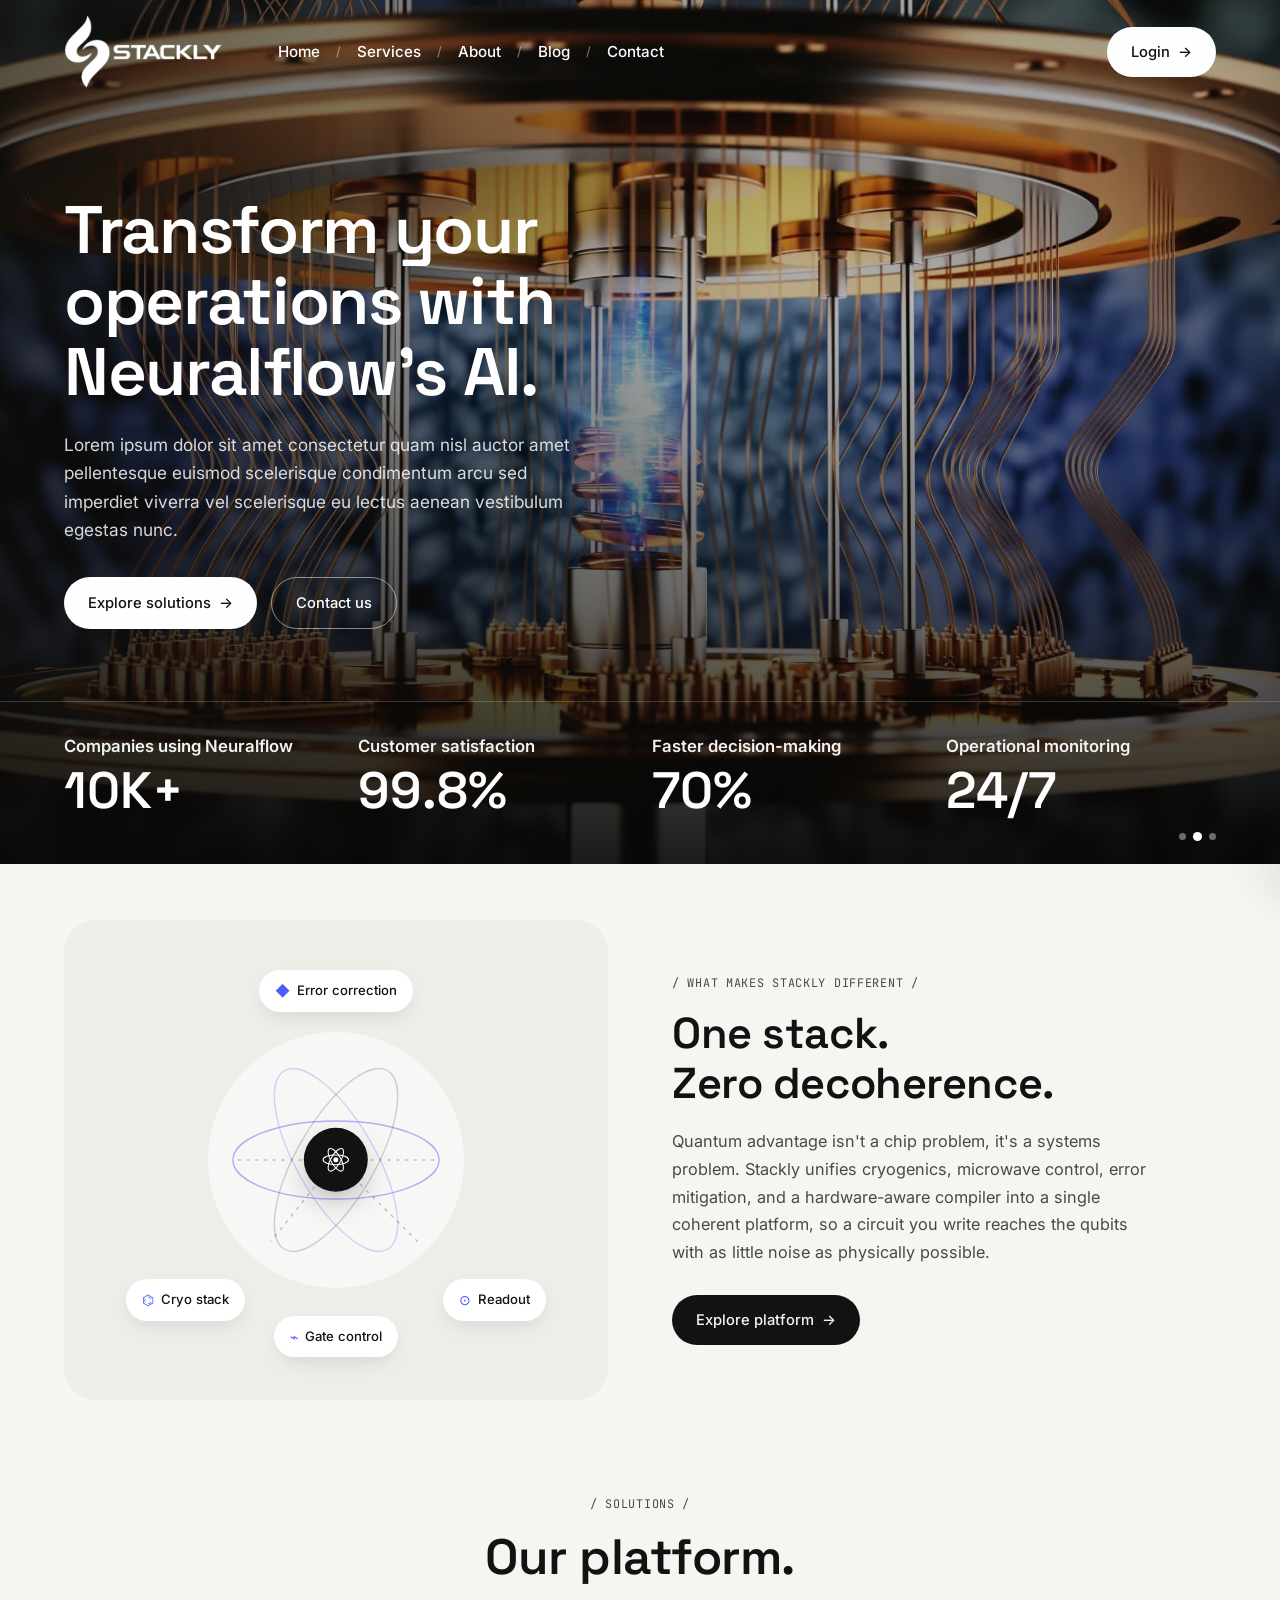
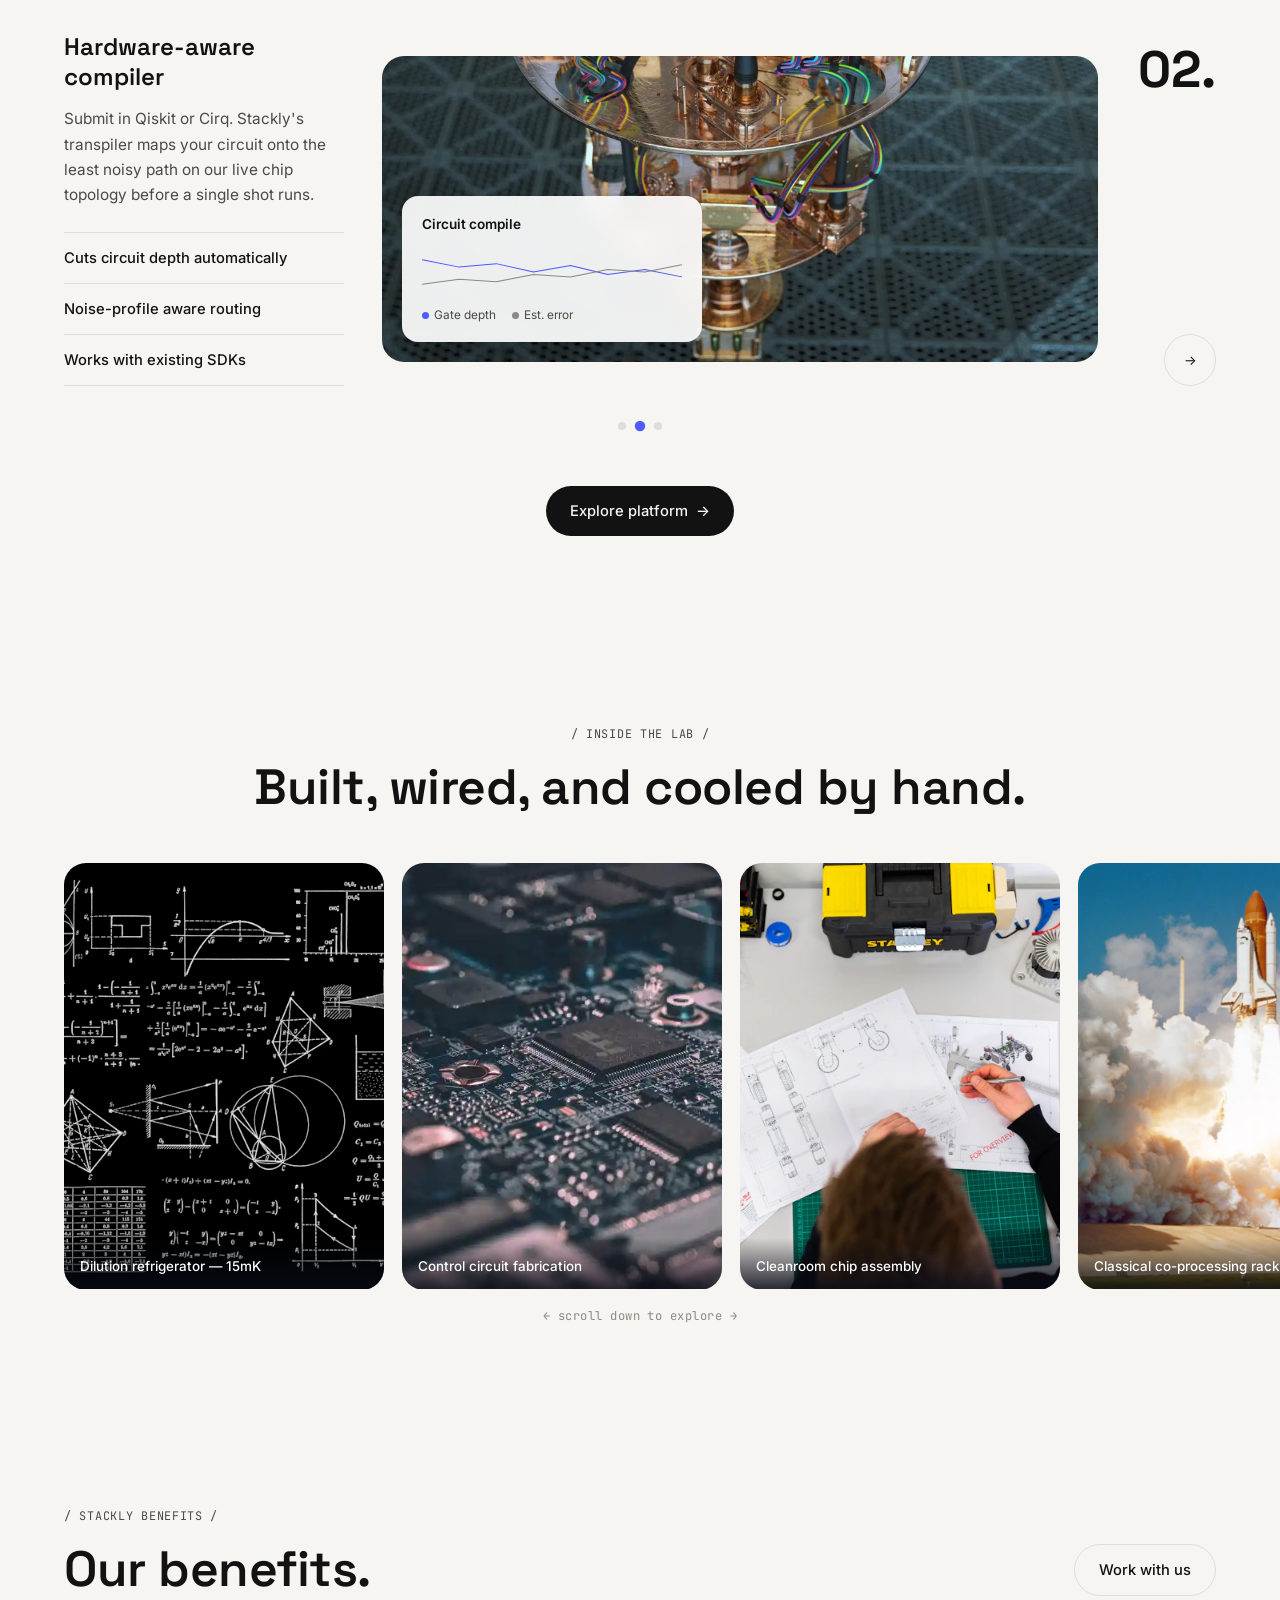
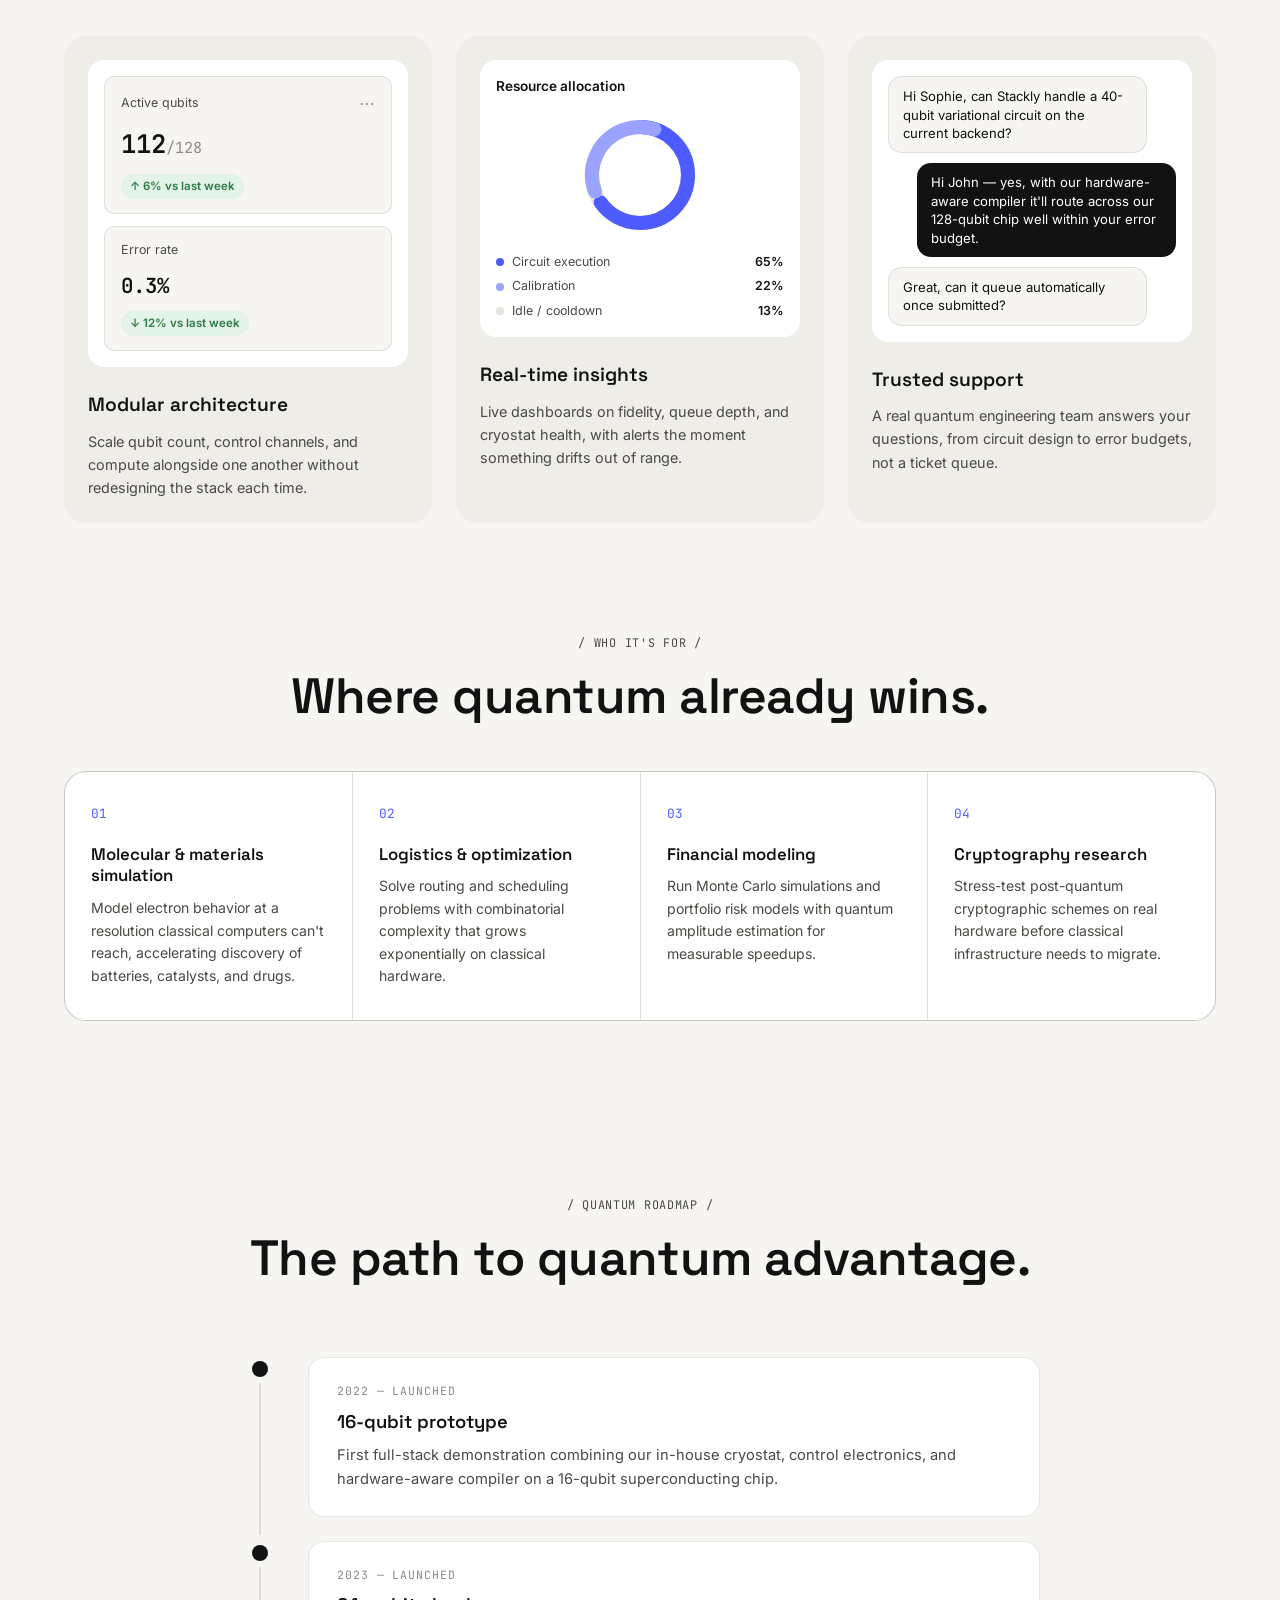
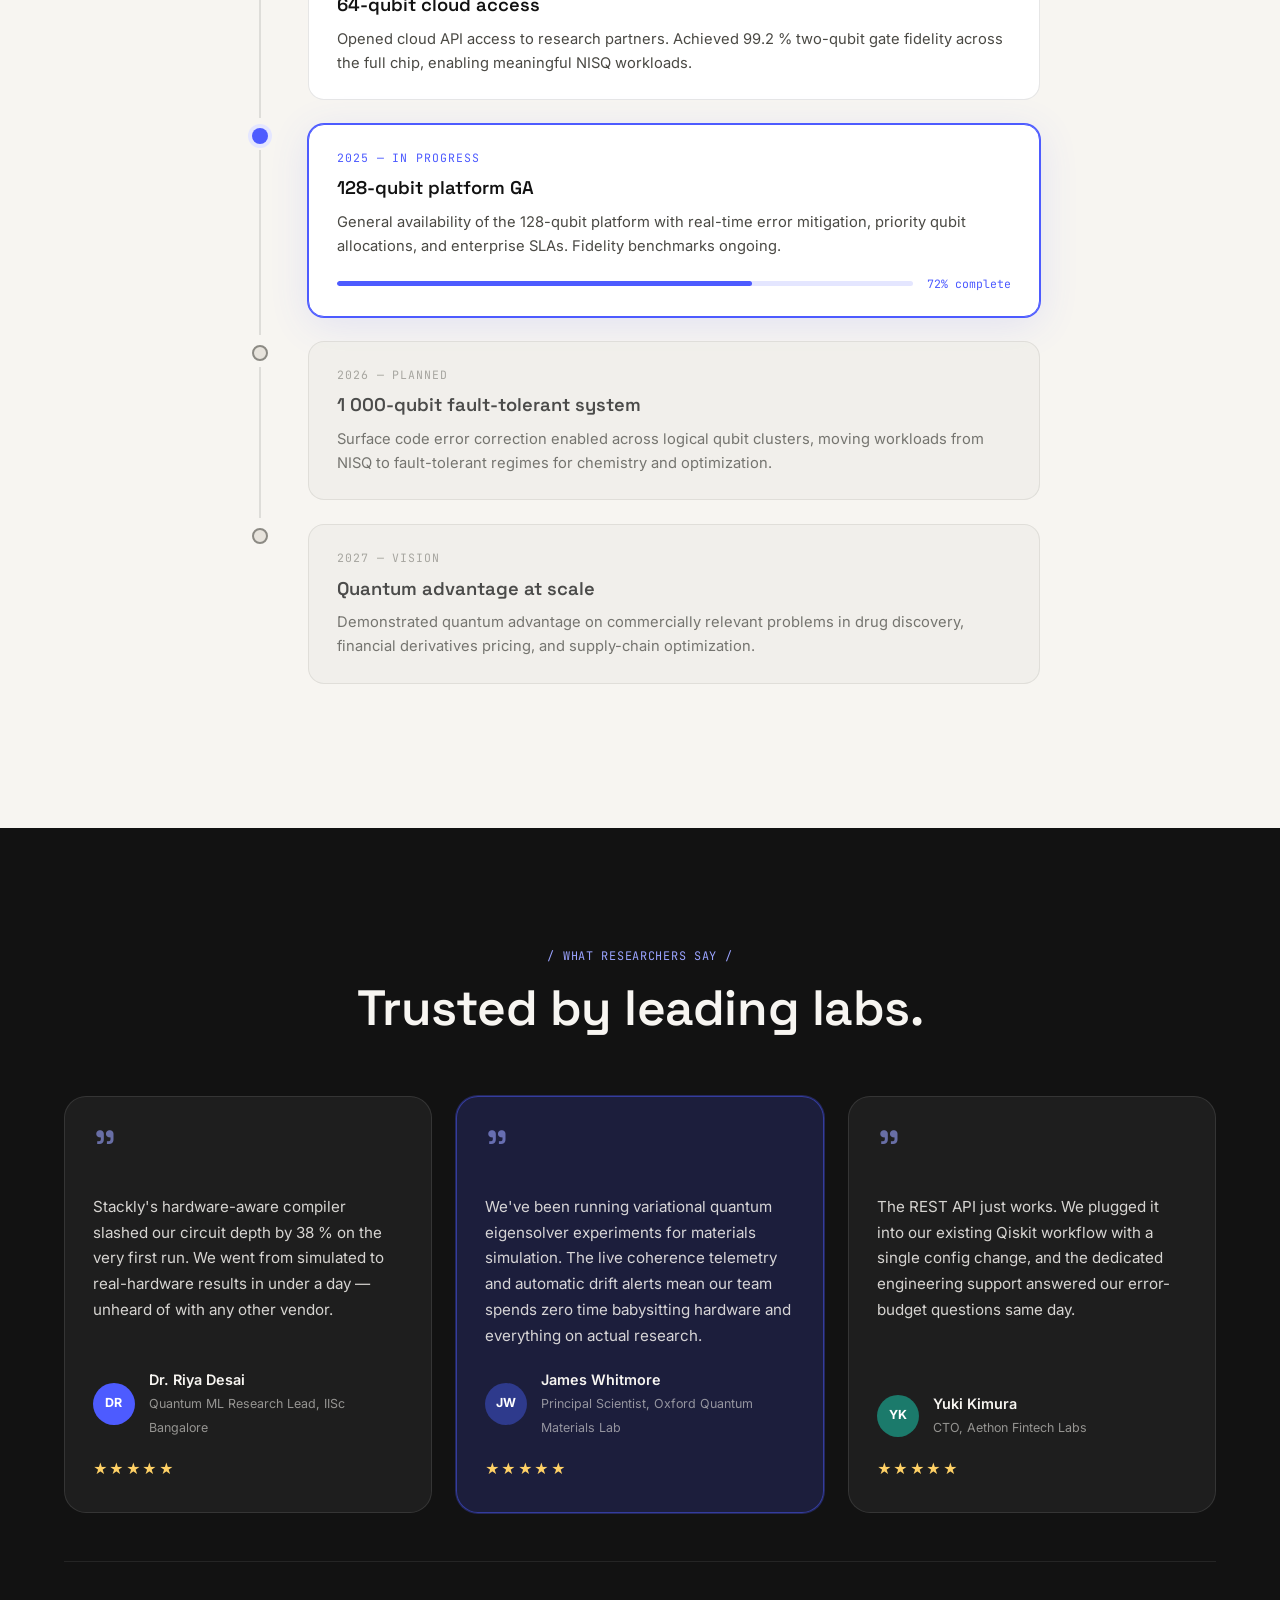
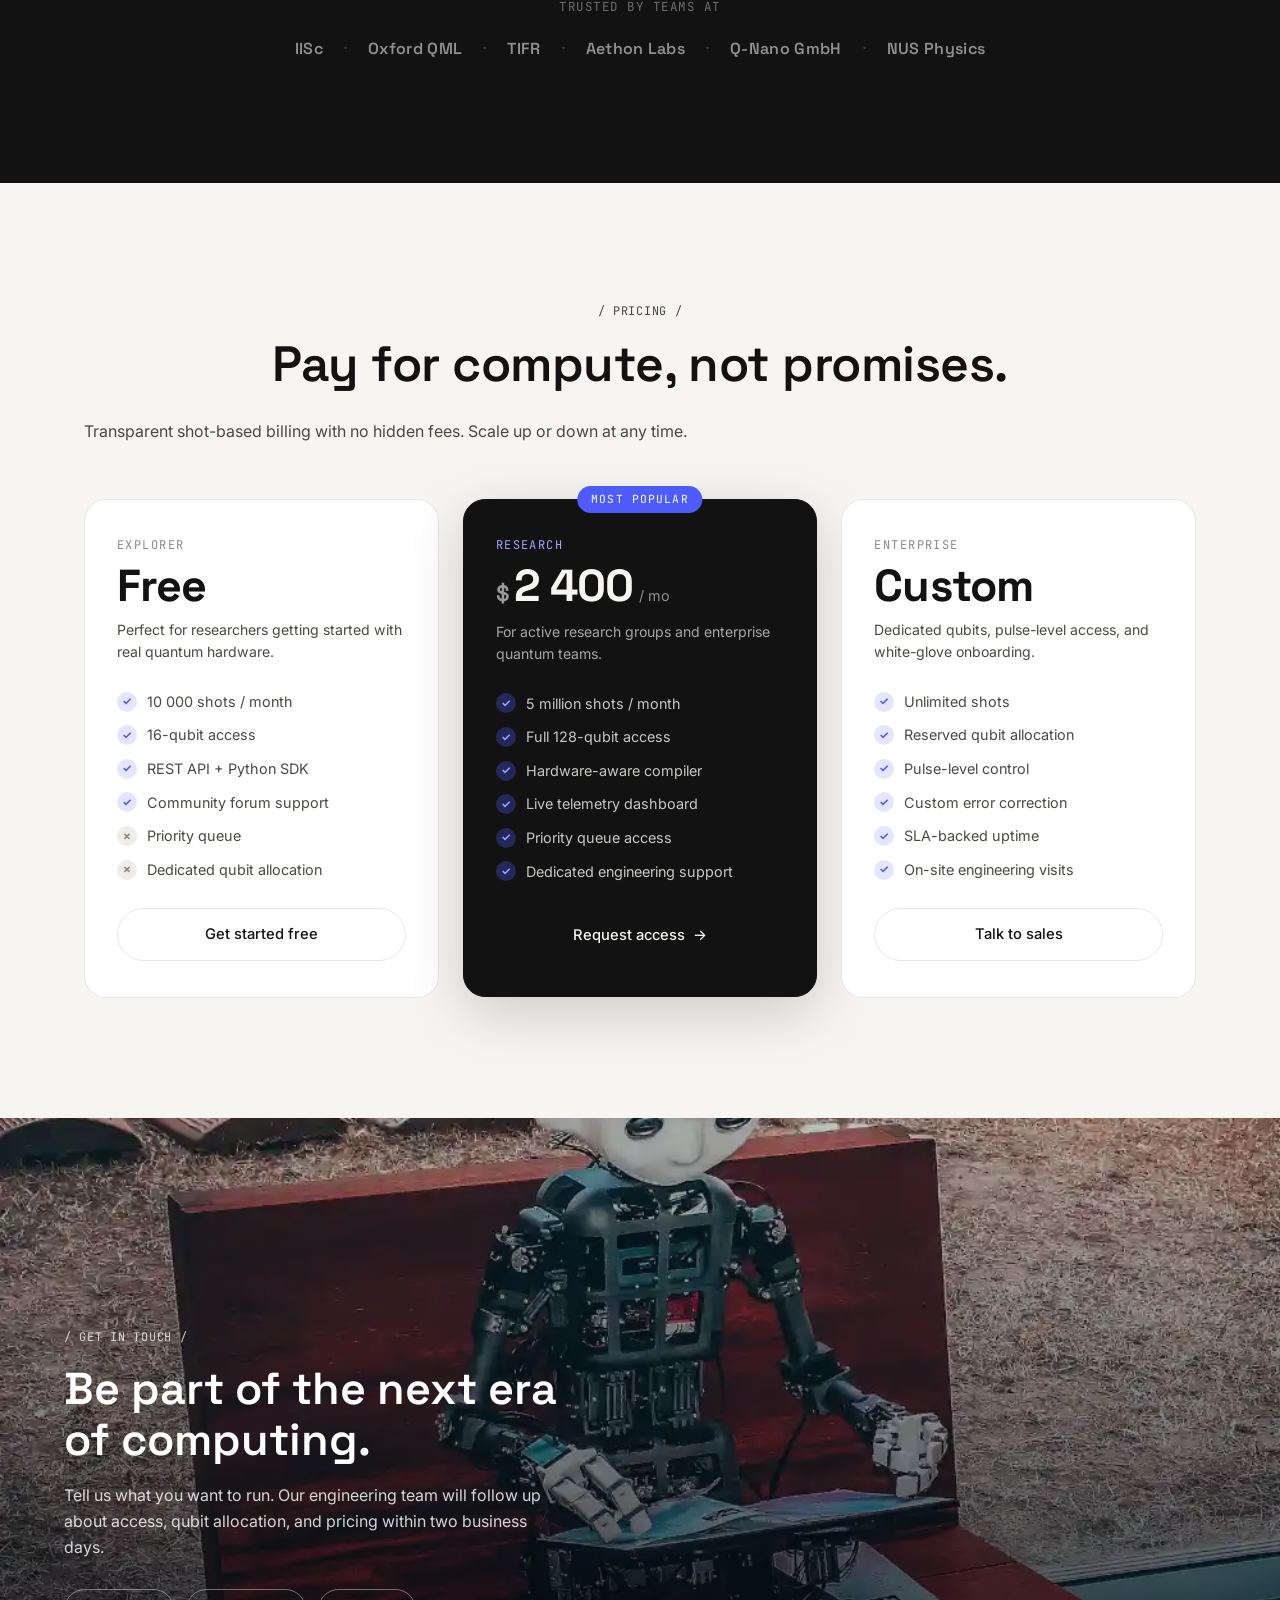
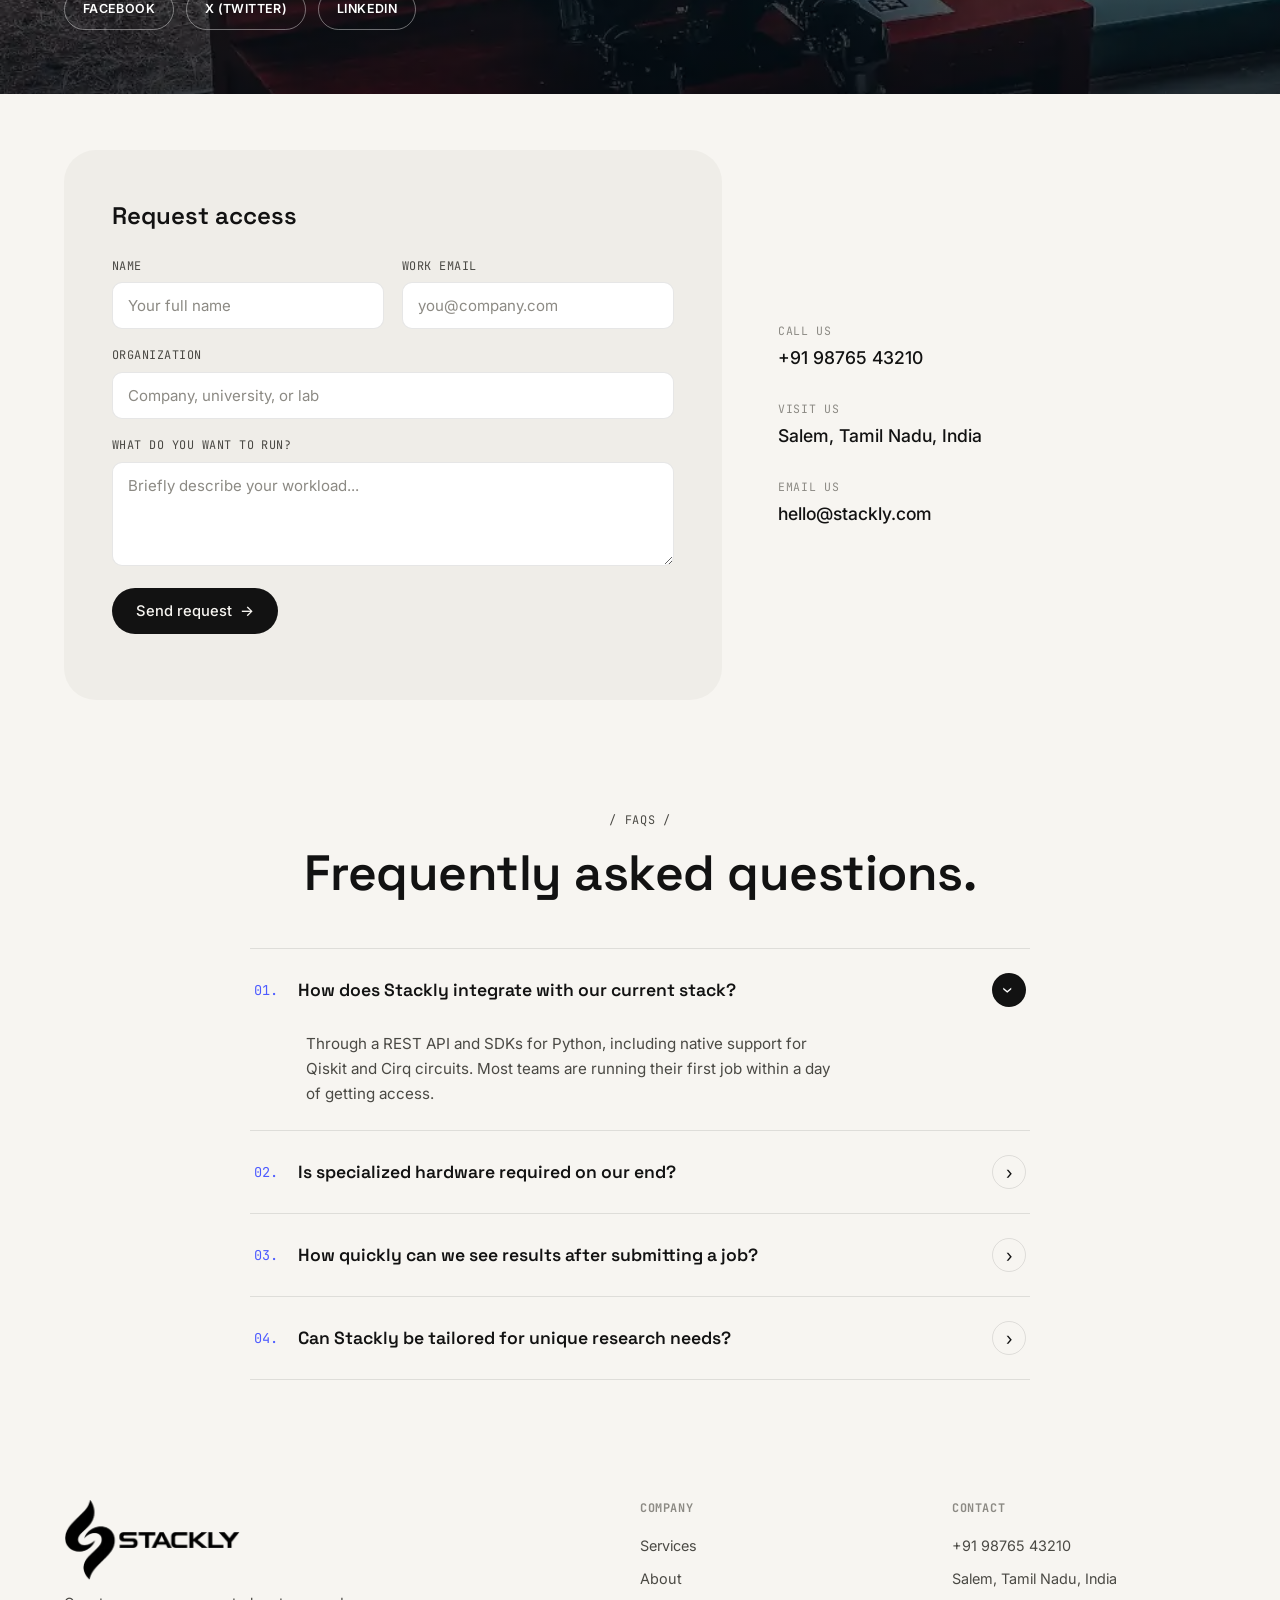
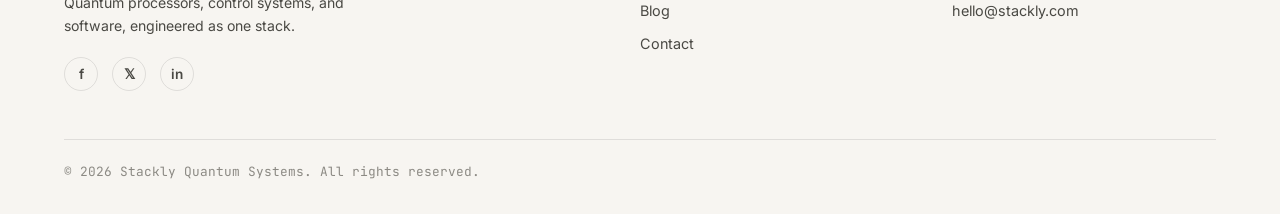
==== commit 55c66064: "Add files via upload" ====
--- a/index.html
+++ b/index.html
@@ -94,7 +94,7 @@
     <!-- ============ NAV ============ -->
     <header class="nav" id="nav">
       <a href="index.html" class="logo">
-        <img src="img/Logo.webp" alt="Stackly Logo" style="height: 72px; width: auto;">
+        <img src="img/Logo.webp" alt="Stackly Logo" style="height: 72px; width: auto; filter: brightness(0) invert(1);">
       </a>
 
       <nav class="nav-links">
--- a/style.css
+++ b/style.css
@@ -760,7 +760,7 @@
 /* ============================================
    GALLERY — horizontal scroll
    ============================================ */
-.gallery{ height: 300vh; padding: 0 !important; }
+.gallery{ height: 100vh; padding: 0 !important; }
 .gallery-sticky{
   position: sticky;
   top: 0;
@@ -769,8 +769,12 @@
   flex-direction: column;
   justify-content: center;
   overflow: hidden;
-  padding: 56px 0;
-}
+  padding: 32px 0;
+}
+.benefits{
+  padding-top: 32px !important;
+}
+
 .gallery-rail-wrap{
   width: 100%;
   overflow: hidden;
@@ -1148,6 +1152,7 @@
   gap:48px;
   padding-bottom:48px;
 }
+.footer-brand .logo img{ filter:none; }
 .footer-brand p{ margin-top:12px; color:var(--ink-soft); font-size:0.88rem; max-width:300px; line-height:1.6; }
 .footer-social{ display:flex; gap:14px; margin-top:20px; }
 .footer-social a{
@@ -1206,7 +1211,7 @@
 
 @media (max-width:860px){
   .nav{ justify-content:space-between; align-items:center; padding:8px 20px; }
-  .logo img{ height:70px !important; }
+  .logo img{ height:60px !important; }
   .nav-links, .nav-right{ display:none; }
   .hamburger{ display:flex; }
   section{ padding:48px var(--pad); }
@@ -1246,6 +1251,7 @@
 }
 
 @media (max-width:420px){
+  .logo img{ height:50px !important; }
   .hero-title{ font-size:clamp(1.7rem, 8vw, 2.2rem); }
   .gallery-card{ width:82vw; }
   .hero-stats{ grid-template-columns:1fr 1fr; gap:12px; padding:16px; }
